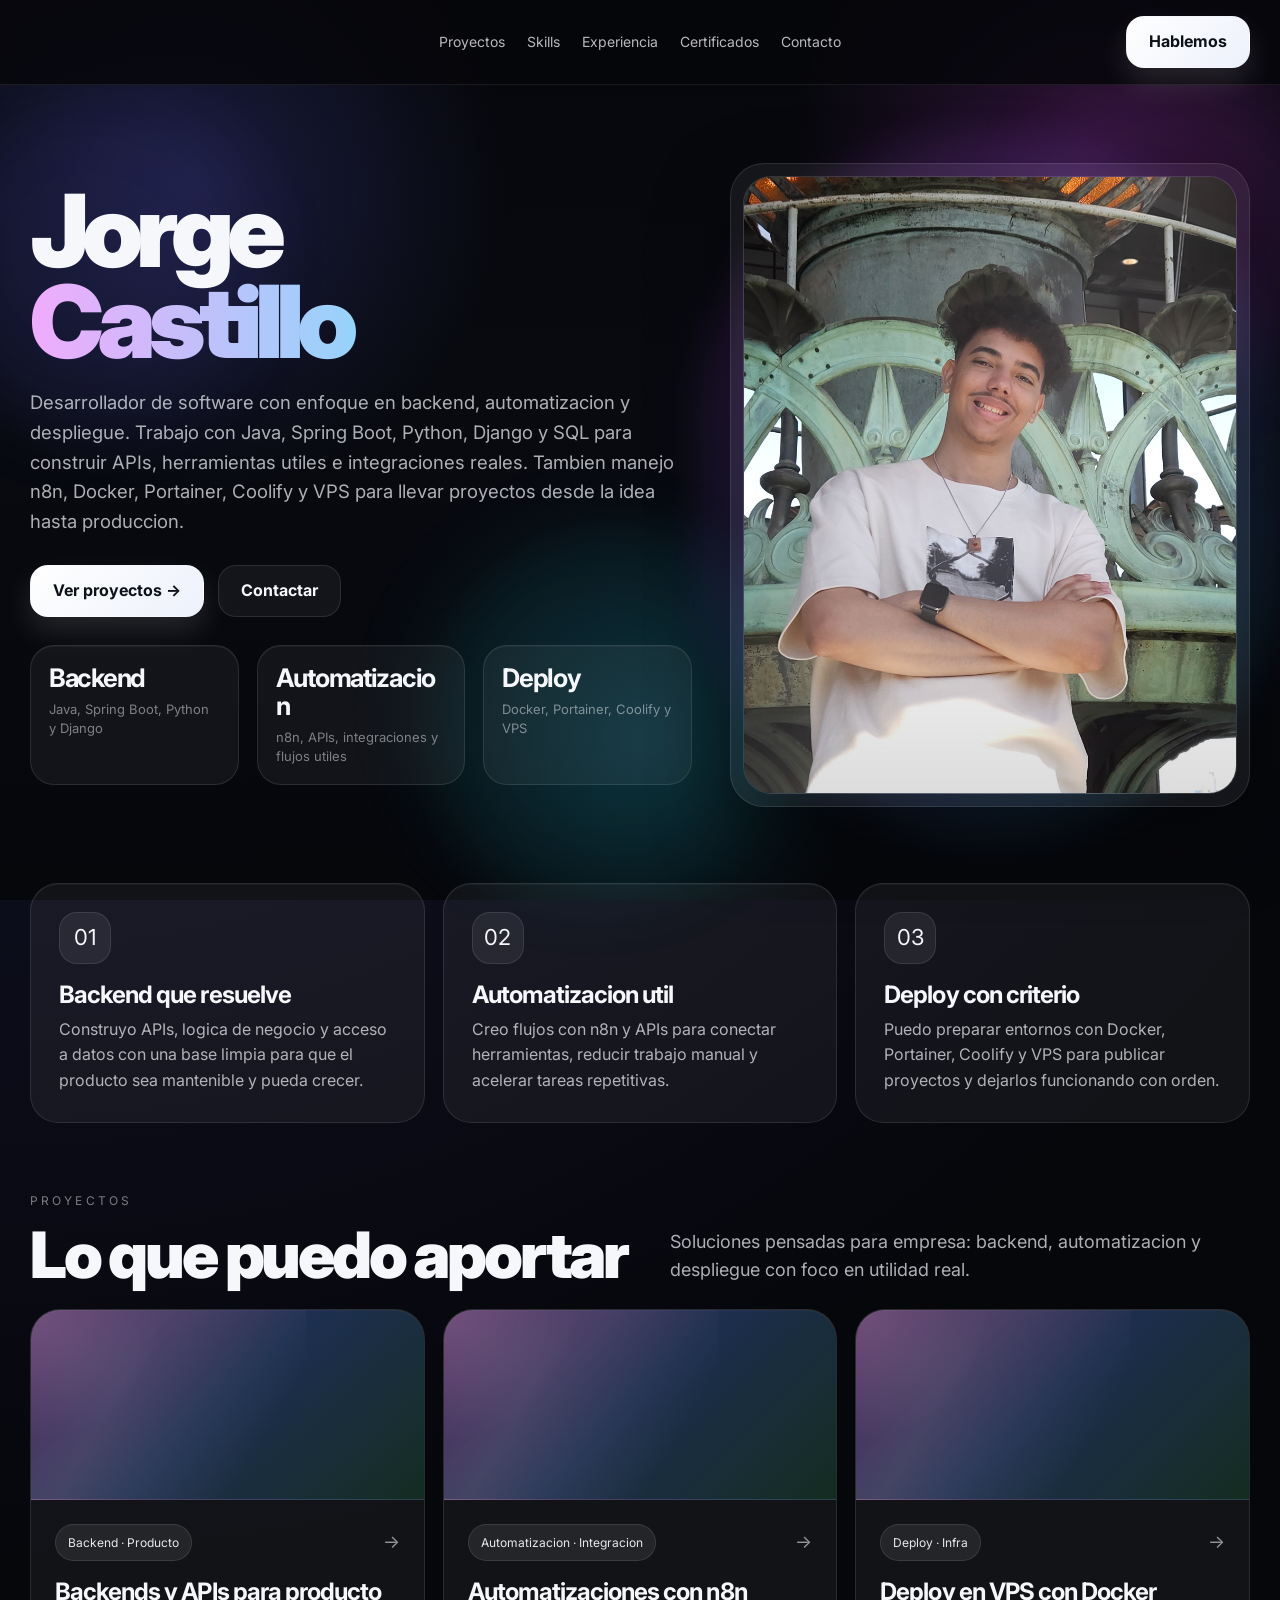
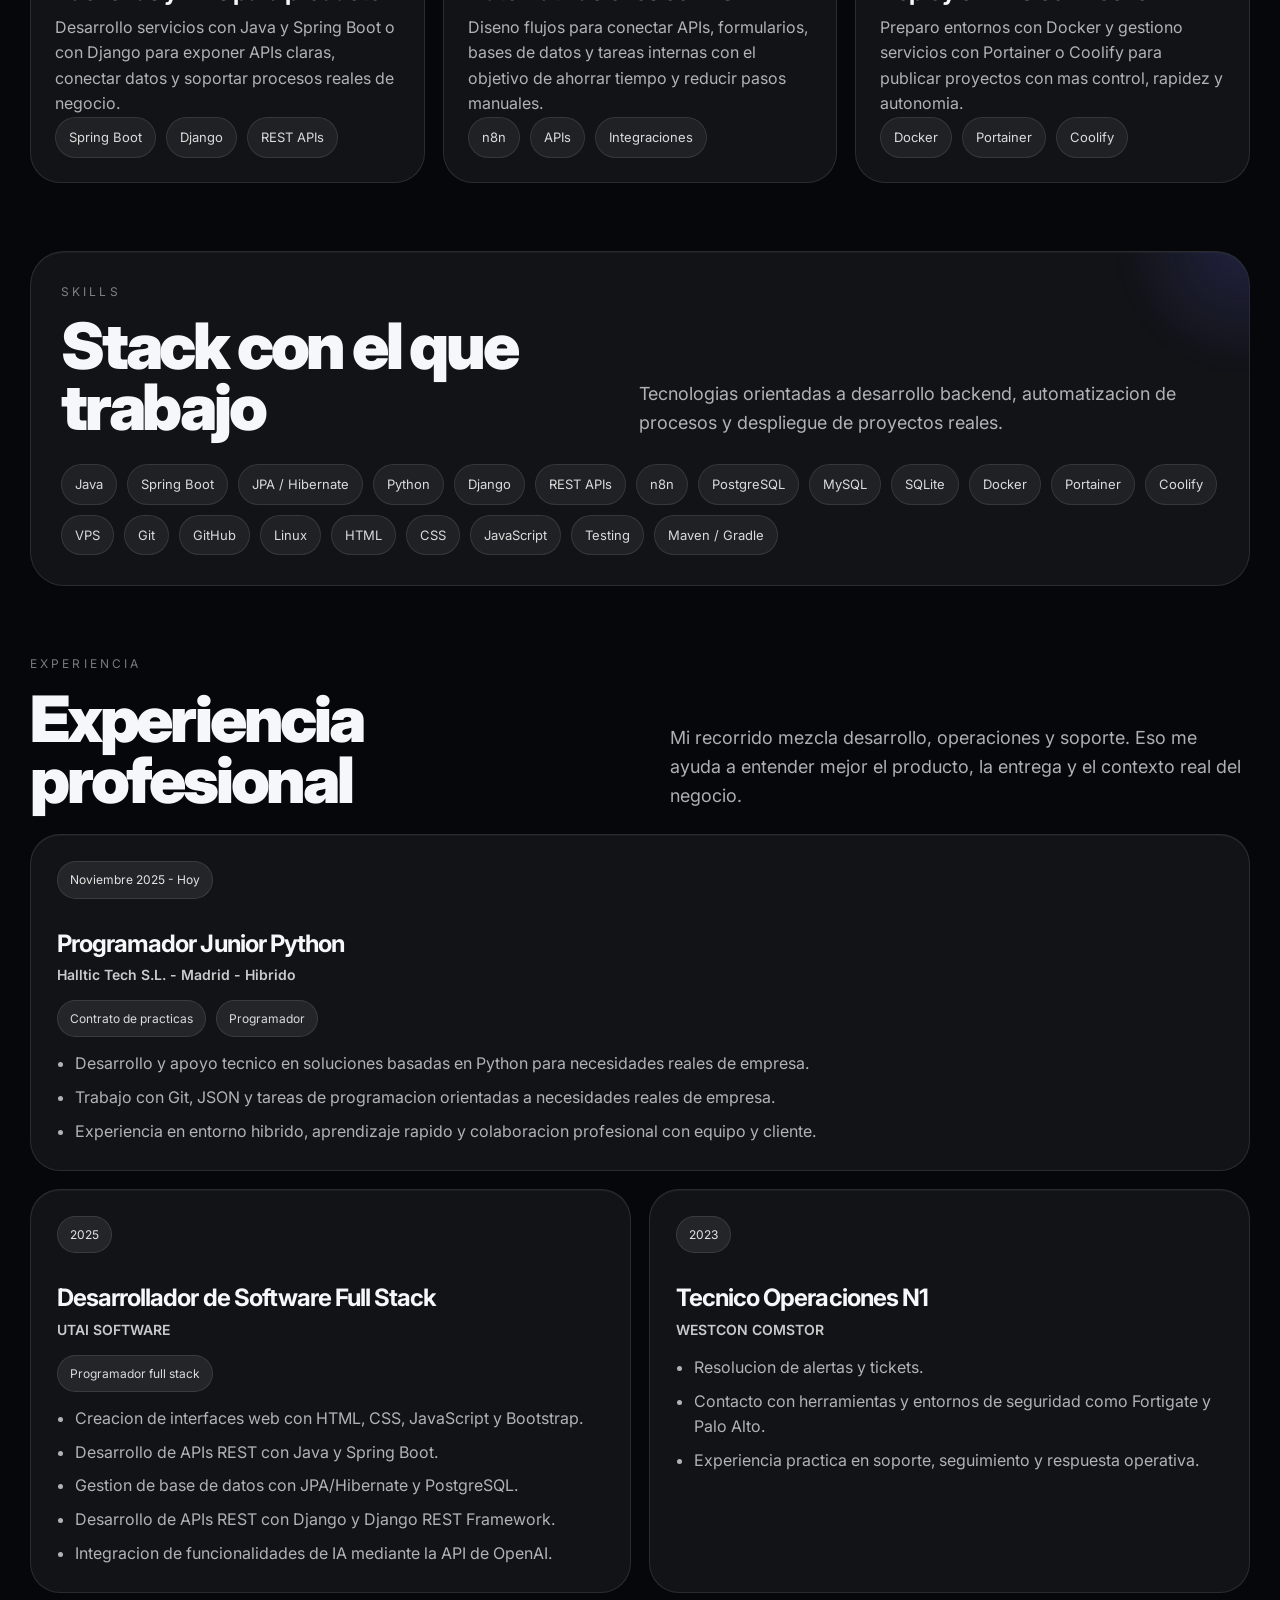
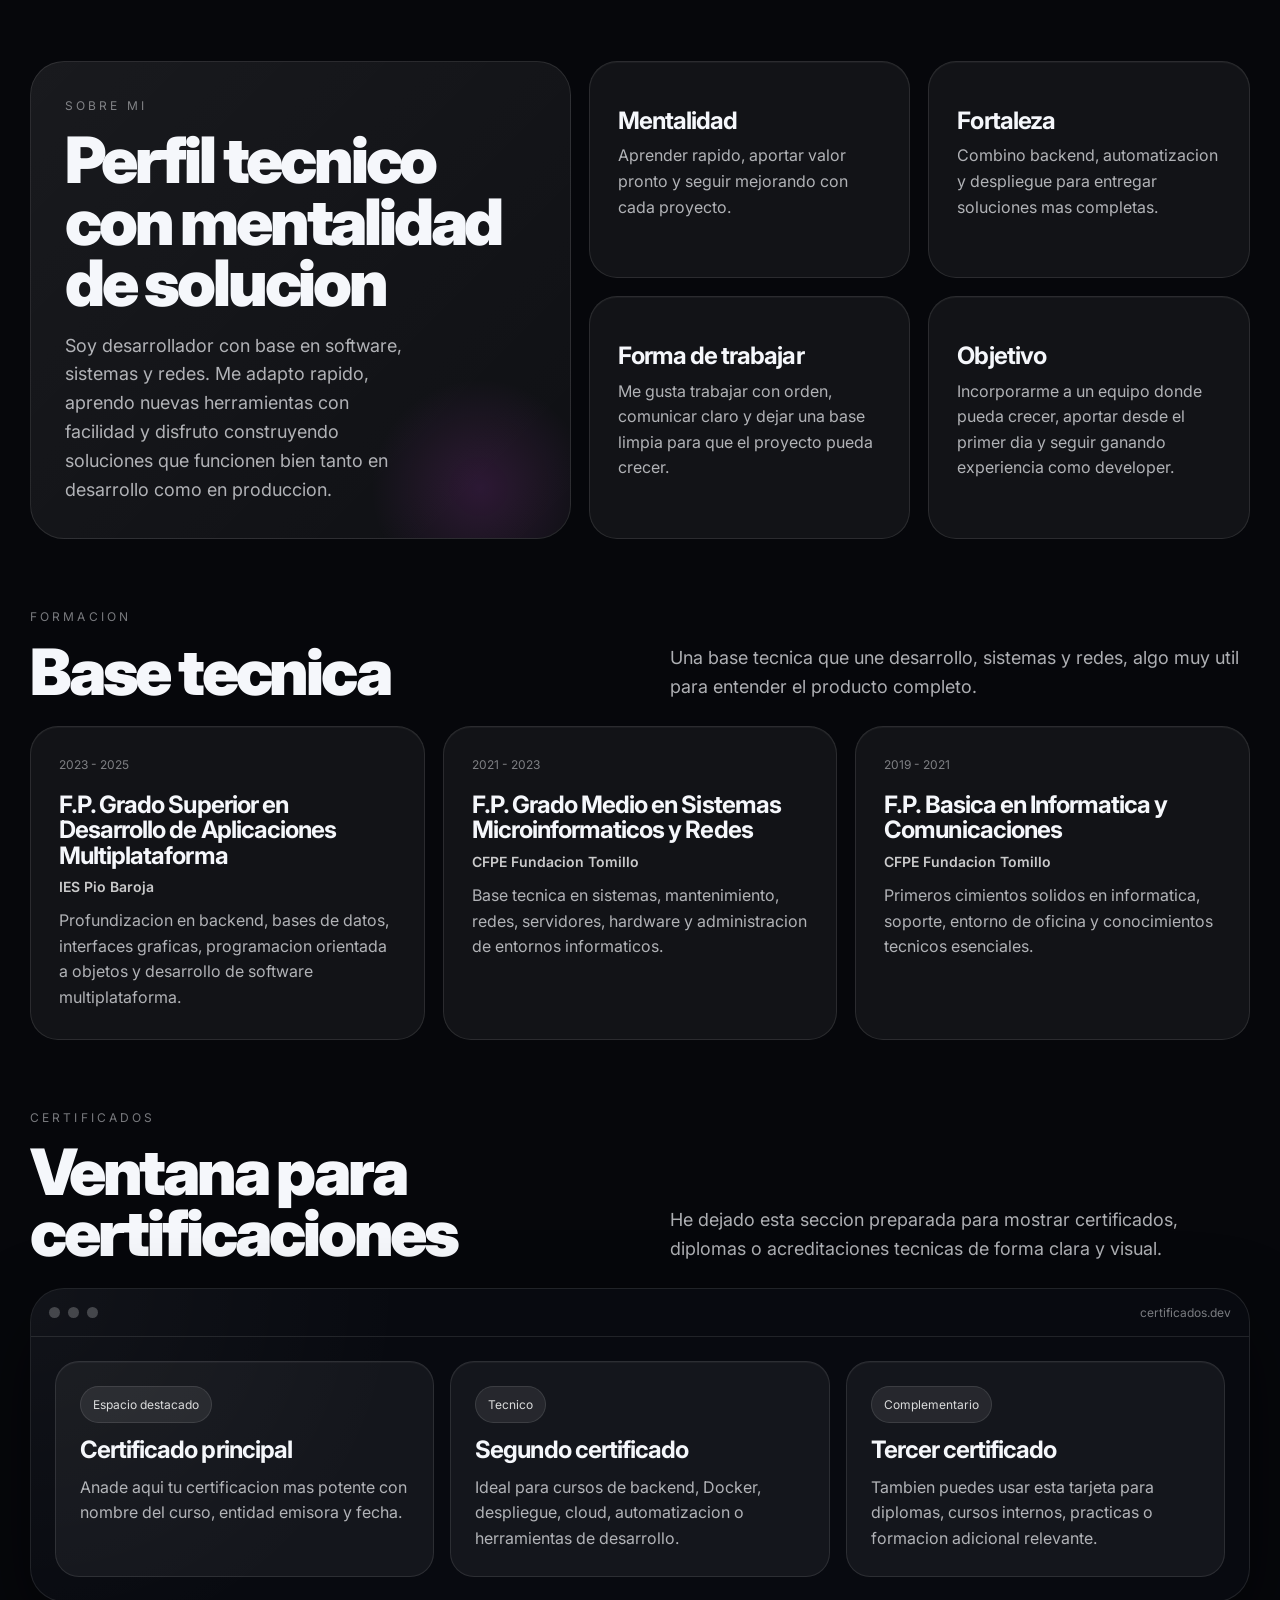
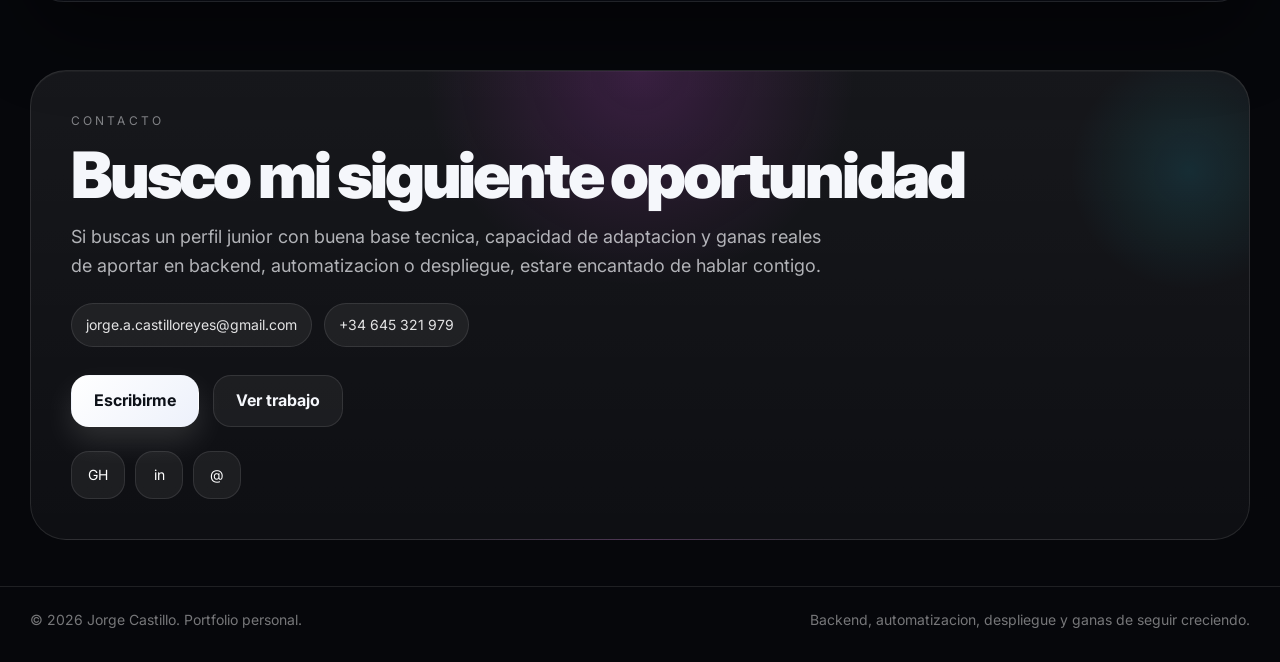
==== index.html @ e2dd6512 "Primer commit" ====
<!DOCTYPE html>
<html lang="es">

<head>
    <meta charset="UTF-8" />
    <meta name="viewport" content="width=device-width, initial-scale=1.0" />
    <title>Jorge Castillo | Portfolio</title>
    <meta name="description"
        content="Portfolio personal de Jorge Castillo, desarrollador de software con enfoque en backend, automatización, APIs e interfaces web modernas." />
    <link rel="preconnect" href="https://fonts.googleapis.com">
    <link rel="preconnect" href="https://fonts.gstatic.com" crossorigin>
    <link href="https://fonts.googleapis.com/css2?family=Inter:wght@400;500;600;700;800;900&display=swap"
        rel="stylesheet">
    <link rel="stylesheet" href="assets/css/style.css" />
</head>

<body>
    <div class="bg-layer"></div>
    <div class="bg-grid"></div>
    <div class="bg-noise"></div>
    <div class="bg-line"></div>
    <div class="blob blob-1"></div>
    <div class="blob blob-2"></div>
    <div class="blob blob-3"></div>
    <div class="cursor-glow" id="cursorGlow"></div>

    <header class="site-header">
        <div class="container header-inner">
            <nav class="nav" id="siteNav">
                <a href="#proyectos">Proyectos</a>
                <a href="#experiencia">Experiencia</a>
                <a href="#skills">Skills</a>
                <a href="#certificados">Certificados</a>
                <a href="#contacto">Contacto</a>
            </nav>

            <a class="btn btn-primary" id="headerCta" href="#contacto">Hablemos</a>
        </div>
    </header>

    <main id="inicio">
        <section class="hero" id="hero">
            <div class="container hero-grid">
                <div>
                    <h1 class="hero-title hero-title-name reveal delay-1">
                        Jorge
                        <span class="gradient">Castillo</span>
                    </h1>

                    <h1 class="hero-title hero-title-legacy reveal delay-1" aria-hidden="true">
                        Construyo software
                        <span class="gradient">con presencia y lógica</span>
                    </h1>

                    <p class="hero-text reveal delay-2">
                        Desarrollador de software con enfoque en backend, automatizacion y despliegue. Trabajo con
                        Java, Spring Boot, Python, Django y SQL para construir APIs, herramientas utiles e
                        integraciones reales. Tambien manejo n8n, Docker, Portainer, Coolify y VPS para llevar
                        proyectos desde la idea hasta produccion.
                    </p>

                    <div class="btn-row btn-row-spaced reveal delay-3">
                        <a class="btn btn-primary" href="#proyectos">Ver proyectos →</a>
                        <a class="btn btn-secondary" href="#contacto">Contactar</a>
                    </div>

                    <div class="stats reveal delay-4">
                        <div class="stat">
                            <strong>Backend</strong>
                            <span>Java, Spring Boot, Python y Django</span>
                        </div>
                        <div class="stat">
                            <strong>Automatizacion</strong>
                            <span>n8n, APIs, integraciones y flujos utiles</span>
                        </div>
                        <div class="stat">
                            <strong>Deploy</strong>
                            <span>Docker, Portainer, Coolify y VPS</span>
                        </div>
                    </div>
                </div>

                <div class="hero-card-wrap reveal delay-2">
                    <div class="hero-card hero-photo-card" id="tiltCard">
                        <div class="photo-shell">
                            <img class="profile-photo" src="assets/img/selfie.jpg" alt="Foto de Jorge Castillo"
                                fetchpriority="high" />
                        </div>
                        <div class="window">
                            <div class="window-top">
                                <div class="window-dots">
                                    <span></span><span></span><span></span>
                                </div>
                                <div class="window-url">jorgecastillo.dev</div>
                            </div>

                            <div class="window-body">
                                <div class="profile-panel">
                                    <div class="profile-row">
                                        <div>
                                            <p>Perfil principal</p>
                                            <h3>Software Developer</h3>
                                        </div>
                                        <div class="avatar">JC</div>
                                    </div>
                                </div>

                                <div class="mini-grid">
                                    <div class="mini-card">
                                        <p>Especialidad</p>
                                        <strong>APIs, backend y diseño web moderno</strong>
                                    </div>
                                    <div class="mini-card">
                                        <p>Enfoque</p>
                                        <strong>Soluciones útiles, limpias y con nivel visual</strong>
                                    </div>
                                </div>

                                <div class="stack-box">
                                    <p>Stack destacado</p>
                                    <div class="chip-list">
                                        <span class="chip">Java</span>
                                        <span class="chip">Spring Boot</span>
                                        <span class="chip">Python</span>
                                        <span class="chip">Django</span>
                                        <span class="chip">PostgreSQL</span>
                                        <span class="chip">Hibernate</span>
                                        <span class="chip">REST APIs</span>
                                        <span class="chip">Git</span>
                                    </div>
                                </div>
                            </div>
                        </div>
                    </div>
                </div>
            </div>
        </section>

        <section id="features">
            <div class="container features-grid">
                <article class="feature-card reveal">
                    <div class="icon">01</div>
                    <h3>Backend que resuelve</h3>
                    <p>Construyo APIs, logica de negocio y acceso a datos con una base limpia para que el producto sea
                        mantenible y pueda crecer.</p>
                </article>

                <article class="feature-card reveal delay-1">
                    <div class="icon">02</div>
                    <h3>Automatizacion util</h3>
                    <p>Creo flujos con n8n y APIs para conectar herramientas, reducir trabajo manual y acelerar tareas
                        repetitivas.</p>
                </article>

                <article class="feature-card reveal delay-2">
                    <div class="icon">03</div>
                    <h3>Deploy con criterio</h3>
                    <p>Puedo preparar entornos con Docker, Portainer, Coolify y VPS para publicar proyectos y dejarlos
                        funcionando con orden.</p>
                </article>
            </div>
        </section>

        <section id="proyectos">
            <div class="container">
                <div class="section-head">
                    <div>
                        <div class="eyebrow">Proyectos</div>
                        <h2 class="section-title">Lo que puedo aportar</h2>
                    </div>
                    <p class="section-copy">Soluciones pensadas para empresa: backend, automatizacion y despliegue con
                        foco en utilidad real.</p>
                </div>

                <div class="projects-grid">
                    <article class="project-card reveal">
                        <div class="project-cover"></div>
                        <div class="project-body">
                            <div class="project-top">
                                <span class="label">Backend · Producto</span>
                                <span class="project-link">-></span>
                            </div>
                            <h3>Backends y APIs para producto</h3>
                            <p>Desarrollo servicios con Java y Spring Boot o con Django para exponer APIs claras,
                                conectar datos y soportar procesos reales de negocio.</p>
                            <div class="tag-row">
                                <span class="tag">Spring Boot</span>
                                <span class="tag">Django</span>
                                <span class="tag">REST APIs</span>
                            </div>
                        </div>
                    </article>

                    <article class="project-card reveal delay-1">
                        <div class="project-cover"></div>
                        <div class="project-body">
                            <div class="project-top">
                                <span class="label">Automatizacion · Integracion</span>
                                <span class="project-link">-></span>
                            </div>
                            <h3>Automatizaciones con n8n</h3>
                            <p>Diseño flujos para conectar APIs, formularios, bases de datos y tareas internas con el
                                objetivo de ahorrar tiempo y reducir pasos manuales.</p>
                            <div class="tag-row">
                                <span class="tag">n8n</span>
                                <span class="tag">APIs</span>
                                <span class="tag">Integraciones</span>
                            </div>
                        </div>
                    </article>

                    <article class="project-card reveal delay-2">
                        <div class="project-cover"></div>
                        <div class="project-body">
                            <div class="project-top">
                                <span class="label">Deploy · Infra</span>
                                <span class="project-link">-></span>
                            </div>
                            <h3>Deploy en VPS con Docker</h3>
                            <p>Preparo entornos con Docker y gestiono servicios con Portainer o Coolify para publicar
                                proyectos con mas control, rapidez y autonomia.</p>
                            <div class="tag-row">
                                <span class="tag">Docker</span>
                                <span class="tag">Portainer</span>
                                <span class="tag">Coolify</span>
                            </div>
                        </div>
                    </article>
                </div>
            </div>
        </section>

        <section id="skills">
            <div class="container">
                <div class="skills-box reveal">
                    <div class="section-head section-head-flat layer-front">
                        <div>
                            <div class="eyebrow">Skills</div>
                            <h2 class="section-title">Stack con el que trabajo</h2>
                        </div>
                        <p class="section-copy">Tecnologias orientadas a desarrollo backend, automatizacion de procesos
                            y
                            despliegue de proyectos reales.</p>
                    </div>

                    <div class="skills-cloud layer-front">
                        <span class="skill-pill">Java</span>
                        <span class="skill-pill">Spring Boot</span>
                        <span class="skill-pill">JPA / Hibernate</span>
                        <span class="skill-pill">Python</span>
                        <span class="skill-pill">Django</span>
                        <span class="skill-pill">REST APIs</span>
                        <span class="skill-pill">n8n</span>
                        <span class="skill-pill">PostgreSQL</span>
                        <span class="skill-pill">MySQL</span>
                        <span class="skill-pill">SQLite</span>
                        <span class="skill-pill">Docker</span>
                        <span class="skill-pill">Portainer</span>
                        <span class="skill-pill">Coolify</span>
                        <span class="skill-pill">VPS</span>
                        <span class="skill-pill">Git</span>
                        <span class="skill-pill">GitHub</span>
                        <span class="skill-pill">Linux</span>
                        <span class="skill-pill">HTML</span>
                        <span class="skill-pill">CSS</span>
                        <span class="skill-pill">JavaScript</span>
                        <span class="skill-pill">Testing</span>
                        <span class="skill-pill">Maven / Gradle</span>
                    </div>
                </div>
            </div>
        </section>

        <section id="experiencia">
            <div class="container">
                <div class="section-head">
                    <div>
                        <div class="eyebrow">Experiencia</div>
                        <h2 class="section-title">Experiencia profesional</h2>
                    </div>
                    <p class="section-copy">Mi recorrido mezcla desarrollo, operaciones y soporte. Eso me ayuda a
                        entender mejor el producto, la entrega y el contexto real del negocio.</p>
                </div>

                <div class="timeline-grid">
                    <article class="timeline-item timeline-item-featured reveal">
                        <span class="timeline-year">Noviembre 2025 - Hoy</span>
                        <h3>Programador Junior Python</h3>
                        <div class="timeline-place">Halltic Tech S.L. · Madrid · Hibrido</div>
                        <div class="timeline-meta">
                            <span class="timeline-pill">Contrato de practicas</span>
                            <span class="timeline-pill">Programador</span>
                        </div>
                        <ul>
                            <li>Desarrollo y apoyo tecnico en soluciones basadas en Python para necesidades reales de
                                empresa.</li>
                            <li>Trabajo con Git, JSON y tareas de programacion orientadas a necesidades reales de
                                empresa.</li>
                            <li>Experiencia en entorno hibrido, aprendizaje rapido y colaboracion profesional con
                                equipo y cliente.</li>
                        </ul>
                    </article>

                    <article class="timeline-item reveal delay-1">
                        <span class="timeline-year">2025</span>
                        <h3>Desarrollador de Software Full Stack</h3>
                        <div class="timeline-place">UTAI SOFTWARE</div>
                        <span class="timeline-pill">Programador full stack</span>
                        <ul>
                            <li>Creacion de interfaces web con HTML, CSS, JavaScript y Bootstrap.</li>
                            <li>Desarrollo de APIs REST con Java y Spring Boot.</li>
                            <li>Gestion de base de datos con JPA/Hibernate y PostgreSQL.</li>
                            <li>Desarrollo de APIs REST con Django y Django REST Framework.</li>
                            <li>Integracion de funcionalidades de IA mediante la API de OpenAI.</li>
                        </ul>
                    </article>

                    <article class="timeline-item reveal delay-2">
                        <span class="timeline-year">2023</span>
                        <h3>Tecnico Operaciones N1</h3>
                        <div class="timeline-place">WESTCON COMSTOR</div>
                        <ul>
                            <li>Resolucion de alertas y tickets.</li>
                            <li>Contacto con herramientas y entornos de seguridad como Fortigate y Palo Alto.</li>
                            <li>Experiencia practica en soporte, seguimiento y respuesta operativa.</li>
                        </ul>
                    </article>
                </div>
            </div>
        </section>

        <section id="sobre-mi">
            <div class="container about-grid">
                <div class="about-main reveal">
                    <div class="eyebrow">Sobre mi</div>
                    <h2 class="section-title">Perfil tecnico con mentalidad de solucion</h2>
                    <p>
                        Soy desarrollador con base en software, sistemas y redes. Me adapto rapido, aprendo nuevas
                        herramientas con facilidad y disfruto construyendo soluciones que funcionen bien tanto en
                        desarrollo como en produccion.
                    </p>
                </div>

                <div class="about-side">
                    <article class="about-card reveal delay-1">
                        <h3>Mentalidad</h3>
                        <p>Aprender rapido, aportar valor pronto y seguir mejorando con cada proyecto.</p>
                    </article>

                    <article class="about-card reveal delay-2">
                        <h3>Fortaleza</h3>
                        <p>Combino backend, automatizacion y despliegue para entregar soluciones mas completas.</p>
                    </article>

                    <article class="about-card reveal delay-3">
                        <h3>Forma de trabajar</h3>
                        <p>Me gusta trabajar con orden, comunicar claro y dejar una base limpia para que el proyecto
                            pueda crecer.</p>
                    </article>

                    <article class="about-card reveal delay-4">
                        <h3>Objetivo</h3>
                        <p>Incorporarme a un equipo donde pueda crecer, aportar desde el primer dia y seguir ganando
                            experiencia como developer.</p>
                    </article>
                </div>
            </div>
        </section>

        <section id="formacion">
            <div class="container">
                <div class="section-head">
                    <div>
                        <div class="eyebrow">Formacion</div>
                        <h2 class="section-title">Base tecnica</h2>
                    </div>
                    <p class="section-copy">Una base tecnica que une desarrollo, sistemas y redes, algo muy util para
                        entender el producto completo.</p>
                </div>

                <div class="education-grid">
                    <article class="education-card reveal">
                        <div class="small-label">2023 - 2025</div>
                        <h3>F.P. Grado Superior en Desarrollo de Aplicaciones Multiplataforma</h3>
                        <span class="education-meta">IES Pío Baroja</span>
                        <p>Profundización en backend, bases de datos, interfaces gráficas, programación orientada a
                            objetos y desarrollo de software multiplataforma.</p>
                    </article>

                    <article class="education-card reveal delay-1">
                        <div class="small-label">2021 - 2023</div>
                        <h3>F.P. Grado Medio en Sistemas Microinformáticos y Redes</h3>
                        <span class="education-meta">CFPE Fundación Tomillo</span>
                        <p>Base técnica en sistemas, mantenimiento, redes, servidores, hardware y administración de
                            entornos informáticos.</p>
                    </article>

                    <article class="education-card reveal delay-2">
                        <div class="small-label">2019 - 2021</div>
                        <h3>F.P. Básica en Informática y Comunicaciones</h3>
                        <span class="education-meta">CFPE Fundación Tomillo</span>
                        <p>Primeros cimientos sólidos en informática, soporte, entorno de oficina y conocimientos
                            técnicos esenciales.</p>
                    </article>
                </div>
            </div>
        </section>

        <section id="certificados">
            <div class="container">
                <div class="section-head">
                    <div>
                        <div class="eyebrow">Certificados</div>
                        <h2 class="section-title">Ventana para certificaciones</h2>
                    </div>
                    <p class="section-copy">He dejado esta seccion preparada para mostrar certificados, diplomas o
                        acreditaciones tecnicas de forma clara y visual.</p>
                </div>

                <div class="window certificates-window reveal">
                    <div class="window-top">
                        <div class="window-dots">
                            <span></span><span></span><span></span>
                        </div>
                        <div class="window-url">certificados.dev</div>
                    </div>

                    <div class="window-body certificate-grid">
                        <article class="certificate-card">
                            <div class="certificate-status">Espacio destacado</div>
                            <h3>Certificado principal</h3>
                            <p>Añade aqui tu certificacion mas potente con nombre del curso, entidad emisora y fecha.
                            </p>
                        </article>

                        <article class="certificate-card">
                            <div class="certificate-status">Tecnico</div>
                            <h3>Segundo certificado</h3>
                            <p>Ideal para cursos de backend, Docker, despliegue, cloud, automatizacion o herramientas
                                de desarrollo.</p>
                        </article>

                        <article class="certificate-card">
                            <div class="certificate-status">Complementario</div>
                            <h3>Tercer certificado</h3>
                            <p>Tambien puedes usar esta tarjeta para diplomas, cursos internos, practicas o formacion
                                adicional relevante.</p>
                        </article>
                    </div>
                </div>
            </div>
        </section>

        <section id="contacto">
            <div class="container contact-grid">
                <div class="contact-card reveal">
                    <div class="eyebrow">Contacto</div>
                    <h2 class="section-title">Busco mi siguiente oportunidad</h2>
                    <p class="contact-copy">
                        Si buscas un perfil junior con buena base tecnica, capacidad de adaptacion y ganas reales de
                        aportar en backend, automatizacion o despliegue, estare encantado de hablar contigo.
                    </p>

                    <div class="contact-details">
                        <a class="contact-pill"
                            href="mailto:jorge.a.castilloreyes@gmail.com">jorge.a.castilloreyes@gmail.com</a>
                        <a class="contact-pill" href="tel:+34645321979">+34 645 321 979</a>
                    </div>

                    <div class="btn-row btn-row-spaced layer-front">
                        <a class="btn btn-primary" href="mailto:jorge.a.castilloreyes@gmail.com">Escribirme</a>
                        <a class="btn btn-secondary" href="#proyectos">Ver trabajo</a>
                    </div>

                    <div class="socials">
                        <a class="social" href="#" aria-label="GitHub">GH</a>
                        <a class="social" href="#" aria-label="LinkedIn">in</a>
                        <a class="social" href="#" aria-label="Correo">@</a>
                    </div>
                </div>
            </div>
        </section>
    </main>

    <footer>
        <div class="container footer-inner">
            <p>© 2026 Jorge Castillo. Portfolio personal.</p>
            <p>Backend, automatizacion, despliegue y ganas de seguir creciendo.</p>
        </div>
    </footer>

    <script src="assets/js/content.js" defer></script>
    <script src="assets/js/main.js" defer></script>
</body>

</html>
---- assets/css/style.css ----
:root {
    --bg: #06070b;
    --bg-2: #0b0d14;
    --surface: rgba(255, 255, 255, 0.06);
    --surface-2: rgba(255, 255, 255, 0.08);
    --surface-3: rgba(255, 255, 255, 0.11);
    --text: #f5f7fb;
    --muted: rgba(245, 247, 251, 0.70);
    --muted-2: rgba(245, 247, 251, 0.48);
    --line: rgba(255, 255, 255, 0.10);
    --white-soft: rgba(255, 255, 255, 0.08);
    --accent-1: #d946ef;
    --accent-2: #22d3ee;
    --accent-3: #6366f1;
    --shadow: 0 30px 80px rgba(0, 0, 0, 0.45);
    --radius-xl: 34px;
    --radius-lg: 28px;
    --radius-md: 20px;
    --max-width: 1220px;
}

* {
    box-sizing: border-box;
    margin: 0;
    padding: 0;
}

html {
    scroll-behavior: smooth;
}

body {
    font-family: 'Inter', sans-serif;
    color: var(--text);
    min-height: 100vh;
    background: radial-gradient(circle at top left, rgba(99, 102, 241, 0.16), transparent 28%), var(--bg);
    line-height: 1.6;
    overflow-x: hidden;
    position: relative;
}

.bg-layer,
.bg-grid,
.bg-noise,
.bg-line {
    position: fixed;
    inset: 0;
    pointer-events: none;
    z-index: -3;
}

.bg-layer {
    background:
        radial-gradient(circle at 15% 20%, rgba(99, 102, 241, 0.22), transparent 24%),
        radial-gradient(circle at 85% 16%, rgba(217, 70, 239, 0.18), transparent 22%),
        radial-gradient(circle at 50% 82%, rgba(34, 211, 238, 0.16), transparent 24%),
        linear-gradient(180deg, #06070b 0%, #080a10 45%, #06070b 100%);
}

.bg-grid {
    background-image:
        linear-gradient(rgba(255, 255, 255, 0.04) 1px, transparent 1px),
        linear-gradient(90deg, rgba(255, 255, 255, 0.04) 1px, transparent 1px);
    background-size: 62px 62px;
    opacity: 0.05;
}

.bg-noise {
    opacity: 0.025;
    background-image:
        radial-gradient(rgba(255, 255, 255, 0.8) 0.55px, transparent 0.55px);
    background-size: 16px 16px;
}

.bg-line {
    display: none;
}

.blob {
    position: fixed;
    border-radius: 999px;
    filter: blur(42px);
    pointer-events: none;
    z-index: -2;
    opacity: 0.42;
}

.blob-1 {
    width: 340px;
    height: 340px;
    top: 10%;
    left: -80px;
    background: rgba(99, 102, 241, 0.22);
    animation-delay: 0s;
}

.blob-2 {
    width: 320px;
    height: 320px;
    top: 8%;
    right: -60px;
    background: rgba(217, 70, 239, 0.20);
    animation-delay: -6s;
}

.blob-3 {
    width: 380px;
    height: 380px;
    bottom: 0;
    left: 32%;
    background: rgba(34, 211, 238, 0.15);
    animation-delay: -12s;
}

.cursor-glow {
    position: fixed;
    width: 320px;
    height: 320px;
    border-radius: 50%;
    background: radial-gradient(circle, rgba(255, 255, 255, 0.08), transparent 62%);
    pointer-events: none;
    z-index: -1;
    filter: blur(12px);
    transform: translate(-50%, -50%);
    opacity: 0.45;
}

a {
    color: inherit;
    text-decoration: none;
}

.container {
    width: min(calc(100% - 32px), var(--max-width));
    margin: 0 auto;
}

.badge {
    display: inline-flex;
    align-items: center;
    gap: 10px;
    padding: 11px 16px;
    border-radius: 999px;
    border: 1px solid var(--line);
    background: rgba(255, 255, 255, 0.07);
    color: var(--text);
    font-size: 14px;
    box-shadow: inset 0 1px 0 rgba(255, 255, 255, 0.05);
}

.eyebrow {
    font-size: 12px;
    text-transform: uppercase;
    letter-spacing: 0.26em;
    color: var(--muted-2);
    margin-bottom: 14px;
}

.section-title {
    font-size: clamp(2rem, 5vw, 4.25rem);
    line-height: 0.96;
    letter-spacing: -0.05em;
    font-weight: 900;
}

.muted {
    color: var(--muted);
}

.site-header {
    position: sticky;
    top: 0;
    z-index: 50;
    background: rgba(6, 7, 11, 0.84);
    border-bottom: 1px solid rgba(255, 255, 255, 0.08);
}

.header-inner {
    display: grid;
    grid-template-columns: 1fr auto 1fr;
    align-items: center;
    gap: 18px;
    padding: 16px 0;
}

.brand {
    display: flex;
    align-items: center;
    gap: 14px;
}

.brand-mark {
    width: 46px;
    height: 46px;
    border-radius: 18px;
    display: grid;
    place-items: center;
    font-weight: 800;
    letter-spacing: -0.04em;
    background: linear-gradient(135deg, rgba(255, 255, 255, 0.10), rgba(255, 255, 255, 0.05));
    border: 1px solid var(--line);
    box-shadow: inset 0 1px 0 rgba(255, 255, 255, 0.06);
}

.brand small {
    display: block;
    font-size: 12px;
    color: var(--muted-2);
}

.brand strong {
    font-size: 15px;
    letter-spacing: -0.02em;
}

.nav {
    display: flex;
    gap: 22px;
    font-size: 14px;
    color: rgba(255, 255, 255, 0.72);
    grid-column: 2;
    justify-self: center;
}

.header-inner>.btn {
    grid-column: 3;
    justify-self: end;
}

.nav a {
    position: relative;
    transition: color 0.25s ease;
}

.nav a::after {
    content: "";
    position: absolute;
    left: 0;
    bottom: -6px;
    width: 100%;
    height: 1px;
    background: linear-gradient(90deg, transparent, rgba(255, 255, 255, 0.85), transparent);
    transform: scaleX(0);
    transform-origin: center;
    transition: transform 0.25s ease;
}

.nav a:hover {
    color: #fff;
}

.nav a:hover::after {
    transform: scaleX(1);
}

.btn-row {
    display: flex;
    flex-wrap: wrap;
    gap: 14px;
}

.btn-row-spaced {
    margin-top: 28px;
}

.layer-front {
    position: relative;
    z-index: 1;
}

.section-head-flat {
    margin-bottom: 0;
}

.btn {
    display: inline-flex;
    align-items: center;
    justify-content: center;
    gap: 10px;
    height: 52px;
    padding: 0 22px;
    border-radius: 18px;
    border: 1px solid transparent;
    font-weight: 700;
    transition: transform 0.25s ease, background 0.25s ease, border-color 0.25s ease, box-shadow 0.25s ease;
    cursor: pointer;
    will-change: transform;
}

.btn:hover {
    transform: translateY(-3px);
}

.btn-primary {
    color: #0d1118;
    background: linear-gradient(135deg, #ffffff, #edf1fb);
    box-shadow: 0 14px 30px rgba(255, 255, 255, 0.12);
}

.btn-secondary {
    color: var(--text);
    background: rgba(255, 255, 255, 0.05);
    border-color: var(--line);
}

.hero {
    padding: 78px 0 42px;
    position: relative;
}

.hero-grid {
    display: grid;
    grid-template-columns: 1.12fr 0.88fr;
    gap: 38px;
    align-items: center;
}

.hero-title {
    margin-top: 0;
    font-size: clamp(3.2rem, 8vw, 6.3rem);
    line-height: 0.90;
    letter-spacing: -0.07em;
    font-weight: 900;
    max-width: 8ch;
}

.hero-title .gradient {
    display: block;
    background: linear-gradient(90deg, #f0abfc, #67e8f9, #818cf8);
    -webkit-background-clip: text;
    background-clip: text;
    color: transparent;
    background-size: 180% 180%;
    animation: shiftGradient 7s ease-in-out infinite;
}

.hero-title-legacy {
    display: none;
}

.hero-text {
    margin-top: 22px;
    max-width: 720px;
    font-size: clamp(1rem, 2vw, 1.16rem);
    color: var(--muted);
}

.hero-card-wrap {
    position: relative;
    perspective: 1400px;
}

.hero-card-wrap::before {
    content: "";
    position: absolute;
    inset: -26px;
    border-radius: 999px;
    background: linear-gradient(135deg, rgba(217, 70, 239, 0.18), rgba(99, 102, 241, 0.16), rgba(34, 211, 238, 0.14));
    filter: blur(22px);
    z-index: 0;
}

.hero-card {
    position: relative;
    z-index: 1;
    padding: 16px;
    border-radius: var(--radius-xl);
    border: 1px solid var(--line);
    background: rgba(255, 255, 255, 0.06);
    box-shadow: var(--shadow);
    transform-style: preserve-3d;
    transition: transform 0.22s ease;
    overflow: hidden;
    will-change: transform;
}

.hero-card::after {
    content: none;
}

.hero-photo-card {
    padding: 12px;
}

.hero-photo-card .window {
    display: none;
}

.photo-shell {
    position: relative;
    border-radius: 28px;
    overflow: hidden;
    border: 1px solid var(--line);
    background:
        radial-gradient(circle at top, rgba(255, 255, 255, 0.20), transparent 30%),
        linear-gradient(160deg, rgba(255, 255, 255, 0.08), rgba(255, 255, 255, 0.02));
    aspect-ratio: 4 / 5;
    min-height: 580px;
    transform: translateZ(24px);
}

.photo-shell::after {
    content: "";
    position: absolute;
    inset: 0;
    background:
        linear-gradient(180deg, transparent 0%, transparent 58%, rgba(6, 7, 11, 0.14) 100%),
        linear-gradient(120deg, transparent 18%, rgba(255, 255, 255, 0.16) 50%, transparent 82%);
    pointer-events: none;
}

.profile-photo {
    width: 100%;
    height: 100%;
    display: block;
    object-fit: cover;
    object-position: center;
}

.window {
    overflow: hidden;
    border-radius: 28px;
    border: 1px solid var(--line);
    background: rgba(10, 12, 18, 0.88);
    position: relative;
}

.window::before {
    content: "";
    position: absolute;
    inset: 0;
    background: radial-gradient(circle at top left, rgba(255, 255, 255, 0.04), transparent 30%);
    pointer-events: none;
}

.window-top {
    display: flex;
    justify-content: space-between;
    align-items: center;
    padding: 14px 18px;
    border-bottom: 1px solid var(--line);
}

.window-dots {
    display: flex;
    gap: 8px;
}

.window-dots span {
    width: 11px;
    height: 11px;
    border-radius: 50%;
    background: rgba(255, 255, 255, 0.22);
}

.window-url {
    font-size: 12px;
    color: var(--muted-2);
}

.window-body {
    padding: 24px;
    display: grid;
    gap: 16px;
}

.profile-panel {
    padding: 22px;
    border-radius: 24px;
    border: 1px solid var(--line);
    background: linear-gradient(135deg, rgba(217, 70, 239, 0.20), rgba(99, 102, 241, 0.16), rgba(34, 211, 238, 0.12));
    position: relative;
    overflow: hidden;
}

.profile-panel::after {
    content: "";
    position: absolute;
    top: -40%;
    left: -10%;
    width: 180px;
    height: 180px;
    background: radial-gradient(circle, rgba(255, 255, 255, 0.12), transparent 65%);
    animation: slowOrbit 10s ease-in-out infinite;
}

.profile-row {
    display: flex;
    justify-content: space-between;
    align-items: center;
    gap: 16px;
    position: relative;
    z-index: 1;
}

.profile-panel p,
.mini-card p,
.stack-box p,
.small-label {
    font-size: 12px;
    color: var(--muted-2);
    margin-bottom: 8px;
}

.profile-panel h3 {
    margin-top: 4px;
    font-size: 30px;
    letter-spacing: -0.05em;
    line-height: 1.02;
}

.avatar {
    width: 72px;
    height: 72px;
    border-radius: 24px;
    display: grid;
    place-items: center;
    font-weight: 800;
    font-size: 22px;
    border: 1px solid var(--line);
    background: rgba(255, 255, 255, 0.10);
    box-shadow: inset 0 1px 0 rgba(255, 255, 255, 0.05);
}

.mini-grid {
    display: grid;
    grid-template-columns: repeat(2, minmax(0, 1fr));
    gap: 14px;
}

.mini-card,
.stack-box,
.feature-card,
.project-card,
.about-card,
.contact-card,
.skills-box,
.timeline-item,
.education-card {
    border: 1px solid var(--line);
    background: rgba(255, 255, 255, 0.05);
    box-shadow: inset 0 1px 0 rgba(255, 255, 255, 0.04);
}

.mini-card {
    padding: 16px;
    border-radius: 22px;
}

.mini-card strong {
    font-size: 15px;
    letter-spacing: -0.02em;
}

.stack-box {
    padding: 18px;
    border-radius: 24px;
}

.chip-list,
.skills-cloud,
.tag-row,
.socials,
.tech-row {
    display: flex;
    flex-wrap: wrap;
    gap: 10px;
}

.chip,
.skill-pill,
.tag,
.tech-chip {
    padding: 9px 13px;
    border-radius: 999px;
    font-size: 13px;
    border: 1px solid var(--line);
    color: rgba(255, 255, 255, 0.84);
    background: rgba(255, 255, 255, 0.06);
    transition: transform 0.25s ease, background 0.25s ease;
}

.chip:hover,
.skill-pill:hover,
.tag:hover,
.tech-chip:hover {
    transform: translateY(-2px);
    background: rgba(255, 255, 255, 0.10);
}

section {
    padding: 34px 0;
}

.stats,
.features-grid,
.projects-grid,
.about-grid,
.contact-grid,
.timeline-grid,
.education-grid {
    display: grid;
    gap: 18px;
}

.stats {
    margin-top: 28px;
    grid-template-columns: repeat(auto-fit, minmax(170px, 1fr));
    max-width: 760px;
}

.stat {
    min-width: 0;
    padding: 18px;
    border-radius: 24px;
    border: 1px solid var(--line);
    background: rgba(255, 255, 255, 0.05);
    box-shadow: inset 0 1px 0 rgba(255, 255, 255, 0.04);
    transition: transform 0.25s ease;
}

.stat:hover {
    transform: translateY(-4px);
}

.stat strong {
    display: block;
    font-size: clamp(1.35rem, 2vw, 1.9rem);
    line-height: 1.1;
    letter-spacing: -0.05em;
    overflow-wrap: anywhere;
}

.stat span {
    display: block;
    margin-top: 8px;
    font-size: 13px;
    line-height: 1.45;
    color: var(--muted-2);
    overflow-wrap: anywhere;
}

.features-grid {
    grid-template-columns: repeat(3, minmax(0, 1fr));
}

.feature-card,
.about-card,
.education-card {
    padding: 28px;
    border-radius: 28px;
    transition: transform 0.25s ease, border-color 0.25s ease, background 0.25s ease;
    position: relative;
    overflow: hidden;
}

.feature-card::before,
.about-card::before,
.education-card::before,
.project-card::before,
.timeline-item::before,
.skills-box::before,
.contact-card::before {
    content: "";
    position: absolute;
    inset: 0;
    background: linear-gradient(130deg, transparent, rgba(255, 255, 255, 0.035), transparent 62%);
    opacity: 0;
    transition: opacity 0.25s ease;
    pointer-events: none;
}

.feature-card:hover,
.project-card:hover,
.about-card:hover,
.education-card:hover,
.timeline-item:hover {
    transform: translateY(-6px);
    border-color: rgba(255, 255, 255, 0.18);
    background: rgba(255, 255, 255, 0.07);
}

.feature-card:hover::before,
.project-card:hover::before,
.about-card:hover::before,
.education-card:hover::before,
.timeline-item:hover::before,
.skills-box:hover::before,
.contact-card:hover::before {
    opacity: 1;
}

.icon {
    width: 52px;
    height: 52px;
    display: grid;
    place-items: center;
    border-radius: 18px;
    border: 1px solid var(--line);
    background: rgba(255, 255, 255, 0.07);
    font-size: 22px;
}

.feature-card h3,
.project-card h3,
.about-card h3,
.education-card h3,
.timeline-item h3 {
    margin-top: 18px;
    font-size: 24px;
    line-height: 1.05;
    letter-spacing: -0.04em;
}

.feature-card p,
.project-card p,
.about-card p,
.education-card p,
.timeline-item p,
.section-copy,
.contact-copy {
    margin-top: 10px;
    color: var(--muted);
}

.section-head {
    display: flex;
    justify-content: space-between;
    align-items: end;
    gap: 20px;
    margin-bottom: 24px;
}

.section-head .section-copy {
    max-width: 580px;
    font-size: 18px;
}

.projects-grid {
    grid-template-columns: repeat(3, minmax(0, 1fr));
}

.project-card {
    overflow: hidden;
    border-radius: 30px;
    transition: transform 0.25s ease, border-color 0.25s ease, background 0.25s ease;
    position: relative;
}

.project-cover {
    height: 190px;
    border-bottom: 1px solid var(--line);
    background:
        radial-gradient(circle at top left, rgba(255, 255, 255, 0.18), transparent 30%),
        linear-gradient(135deg, rgba(217, 70, 239, 0.30), rgba(59, 130, 246, 0.24), rgba(34, 197, 94, 0.14));
    position: relative;
    overflow: hidden;
}

.project-cover::after {
    content: "";
    position: absolute;
    inset: 0;
    background: linear-gradient(120deg, transparent 15%, rgba(255, 255, 255, 0.12) 50%, transparent 85%);
    transform: translateX(-30%);
}

.project-body {
    padding: 24px;
    position: relative;
    z-index: 1;
}

.project-top {
    display: flex;
    justify-content: space-between;
    gap: 12px;
    align-items: center;
}

.label {
    display: inline-block;
    padding: 8px 12px;
    border-radius: 999px;
    border: 1px solid var(--line);
    background: rgba(255, 255, 255, 0.08);
    font-size: 12px;
    color: rgba(255, 255, 255, 0.9);
}

.project-link {
    font-size: 18px;
    color: rgba(255, 255, 255, 0.55);
}

.skills-box {
    padding: 30px;
    border-radius: 34px;
    position: relative;
    overflow: hidden;
}

.skills-box::after {
    content: "";
    position: absolute;
    top: -40%;
    right: -10%;
    width: 260px;
    height: 260px;
    border-radius: 50%;
    background: radial-gradient(circle, rgba(99, 102, 241, 0.18), transparent 65%);
    filter: blur(10px);
}

.skills-cloud {
    margin-top: 26px;
}

.about-grid {
    grid-template-columns: 0.9fr 1.1fr;
    align-items: stretch;
}

.about-main {
    padding: 34px;
    border-radius: 34px;
    border: 1px solid var(--line);
    background: linear-gradient(135deg, rgba(255, 255, 255, 0.08), rgba(255, 255, 255, 0.04));
    position: relative;
    overflow: hidden;
}

.about-main::after {
    content: "";
    position: absolute;
    bottom: -60px;
    right: -20px;
    width: 220px;
    height: 220px;
    border-radius: 50%;
    background: radial-gradient(circle, rgba(217, 70, 239, 0.14), transparent 70%);
}

.about-main p {
    margin-top: 18px;
    color: var(--muted);
    font-size: 18px;
    max-width: 32ch;
    position: relative;
    z-index: 1;
}

.about-side {
    display: grid;
    grid-template-columns: repeat(2, minmax(0, 1fr));
    gap: 18px;
}

.timeline-grid {
    grid-template-columns: repeat(2, minmax(0, 1fr));
}

.timeline-item {
    padding: 26px;
    border-radius: 30px;
    position: relative;
    overflow: hidden;
    transition: transform 0.25s ease, border-color 0.25s ease, background 0.25s ease;
}

.timeline-item-featured {
    grid-column: 1 / -1;
}

.timeline-year {
    display: inline-flex;
    padding: 8px 12px;
    border-radius: 999px;
    font-size: 12px;
    border: 1px solid var(--line);
    background: rgba(255, 255, 255, 0.08);
    color: rgba(255, 255, 255, 0.88);
    margin-bottom: 14px;
}

.timeline-place {
    margin-top: 8px;
    font-size: 14px;
    color: rgba(255, 255, 255, 0.78);
    font-weight: 600;
}

.timeline-meta {
    margin-top: 14px;
    display: flex;
    flex-wrap: wrap;
    gap: 10px;
}

.timeline-pill {
    padding: 8px 12px;
    border-radius: 999px;
    border: 1px solid var(--line);
    background: rgba(255, 255, 255, 0.08);
    color: rgba(255, 255, 255, 0.84);
    font-size: 12px;
}

.timeline-item ul {
    margin-top: 14px;
    padding-left: 18px;
    color: var(--muted);
}

.timeline-item li+li {
    margin-top: 8px;
}

.education-grid {
    grid-template-columns: repeat(3, minmax(0, 1fr));
}

.certificates-window {
    border-radius: 34px;
    box-shadow: var(--shadow);
}

.certificate-grid {
    grid-template-columns: repeat(3, minmax(0, 1fr));
}

.certificate-card {
    min-width: 0;
    padding: 24px;
    border-radius: 24px;
    border: 1px solid var(--line);
    background: rgba(255, 255, 255, 0.05);
    box-shadow: inset 0 1px 0 rgba(255, 255, 255, 0.04);
}

.certificate-status {
    display: inline-flex;
    margin-bottom: 14px;
    padding: 8px 12px;
    border-radius: 999px;
    border: 1px solid var(--line);
    background: rgba(255, 255, 255, 0.08);
    color: rgba(255, 255, 255, 0.84);
    font-size: 12px;
}

.certificate-card h3 {
    font-size: 24px;
    line-height: 1.08;
    letter-spacing: -0.04em;
}

.certificate-card p {
    margin-top: 12px;
    color: var(--muted);
}

.education-meta {
    display: block;
    margin-top: 8px;
    font-size: 14px;
    color: rgba(255, 255, 255, 0.78);
    font-weight: 600;
}

.contact-card {
    padding: 40px;
    border-radius: 36px;
    background:
        radial-gradient(circle at top, rgba(217, 70, 239, 0.18), transparent 28%),
        linear-gradient(180deg, rgba(255, 255, 255, 0.07), rgba(255, 255, 255, 0.035));
    position: relative;
    overflow: hidden;
}

.contact-card::after {
    content: "";
    position: absolute;
    right: -60px;
    top: -20px;
    width: 240px;
    height: 240px;
    border-radius: 50%;
    background: radial-gradient(circle, rgba(34, 211, 238, 0.12), transparent 70%);
}

.contact-copy {
    margin-top: 18px;
    max-width: 760px;
    font-size: 18px;
    position: relative;
    z-index: 1;
}

.contact-details {
    margin-top: 22px;
    display: flex;
    flex-wrap: wrap;
    gap: 12px;
    position: relative;
    z-index: 1;
}

.contact-pill {
    padding: 10px 14px;
    border-radius: 999px;
    border: 1px solid var(--line);
    background: rgba(255, 255, 255, 0.06);
    color: rgba(255, 255, 255, 0.88);
    font-size: 14px;
}

.socials {
    margin-top: 24px;
    position: relative;
    z-index: 1;
}

.social {
    min-width: 48px;
    min-height: 48px;
    display: inline-flex;
    align-items: center;
    justify-content: center;
    padding: 10px 16px;
    border-radius: 18px;
    border: 1px solid var(--line);
    background: rgba(255, 255, 255, 0.06);
    color: #ffffff;
    font-size: 14px;
    line-height: 1.2;
    text-align: center;
    overflow-wrap: anywhere;
    transition: transform 0.25s ease, background 0.25s ease;
}

.social:hover {
    transform: translateY(-4px);
    background: rgba(255, 255, 255, 0.10);
}

footer {
    border-top: 1px solid var(--line);
    margin-top: 12px;
}

.footer-inner {
    padding: 22px 0 30px;
    display: flex;
    justify-content: space-between;
    gap: 16px;
    flex-wrap: wrap;
    color: rgba(255, 255, 255, 0.45);
    font-size: 14px;
}

.reveal {
    opacity: 0;
    transform: translateY(28px);
    animation: reveal 0.85s cubic-bezier(.22, 1, .36, 1) forwards;
}

.delay-1 {
    animation-delay: 0.08s;
}

.delay-2 {
    animation-delay: 0.16s;
}

.delay-3 {
    animation-delay: 0.24s;
}

.delay-4 {
    animation-delay: 0.32s;
}

@keyframes reveal {
    to {
        opacity: 1;
        transform: translateY(0);
    }
}

@keyframes pulseBg {
    0% {
        transform: scale(1) translateY(0);
    }

    100% {
        transform: scale(1.04) translateY(-1.5%);
    }
}

@keyframes driftLines {
    0% {
        transform: translateX(-8%) translateY(0);
    }

    50% {
        transform: translateX(0%) translateY(1%);
    }

    100% {
        transform: translateX(-8%) translateY(0);
    }
}

@keyframes floatBlob {

    0%,
    100% {
        transform: translate3d(0, 0, 0) scale(1);
    }

    25% {
        transform: translate3d(20px, -18px, 0) scale(1.05);
    }

    50% {
        transform: translate3d(-16px, 16px, 0) scale(0.97);
    }

    75% {
        transform: translate3d(12px, 10px, 0) scale(1.03);
    }
}

@keyframes shiftGradient {

    0%,
    100% {
        background-position: 0% 50%;
    }

    50% {
        background-position: 100% 50%;
    }
}

@keyframes haloPulse {

    0%,
    100% {
        opacity: 0.8;
        transform: scale(1);
    }

    50% {
        opacity: 1;
        transform: scale(1.04);
    }
}

@keyframes cardShine {

    0%,
    65%,
    100% {
        transform: translateX(-120%);
    }

    78% {
        transform: translateX(120%);
    }
}

@keyframes projectSweep {

    0%,
    72%,
    100% {
        transform: translateX(-120%);
    }

    84% {
        transform: translateX(120%);
    }
}

@keyframes slowOrbit {

    0%,
    100% {
        transform: translate(0, 0) scale(1);
    }

    50% {
        transform: translate(18px, 14px) scale(1.08);
    }
}

@media (max-width: 1080px) {

    .hero-grid,
    .about-grid,
    .section-head,
    .features-grid,
    .projects-grid,
    .timeline-grid,
    .certificate-grid,
    .education-grid {
        grid-template-columns: 1fr;
    }

    .section-head {
        align-items: start;
    }

    .about-side {
        grid-template-columns: 1fr 1fr;
    }
}

@media (max-width: 760px) {
    .nav {
        display: none;
    }

    .header-inner {
        grid-template-columns: 1fr;
        padding: 14px 0;
    }

    .header-inner>.btn {
        grid-column: 1;
    }

    .hero {
        padding-top: 52px;
    }

    .stats,
    .mini-grid,
    .about-side {
        grid-template-columns: 1fr;
    }

    .contact-card,
    .skills-box,
    .about-main,
    .feature-card,
    .certificate-card,
    .project-body,
    .timeline-item,
    .education-card {
        padding-left: 22px;
        padding-right: 22px;
    }

    .section-copy,
    .contact-copy {
        font-size: 16px !important;
    }

    .hero-title {
        font-size: clamp(2.8rem, 15vw, 4.4rem);
    }

    .photo-shell {
        min-height: 420px;
    }

    .cursor-glow {
        display: none;
    }
}
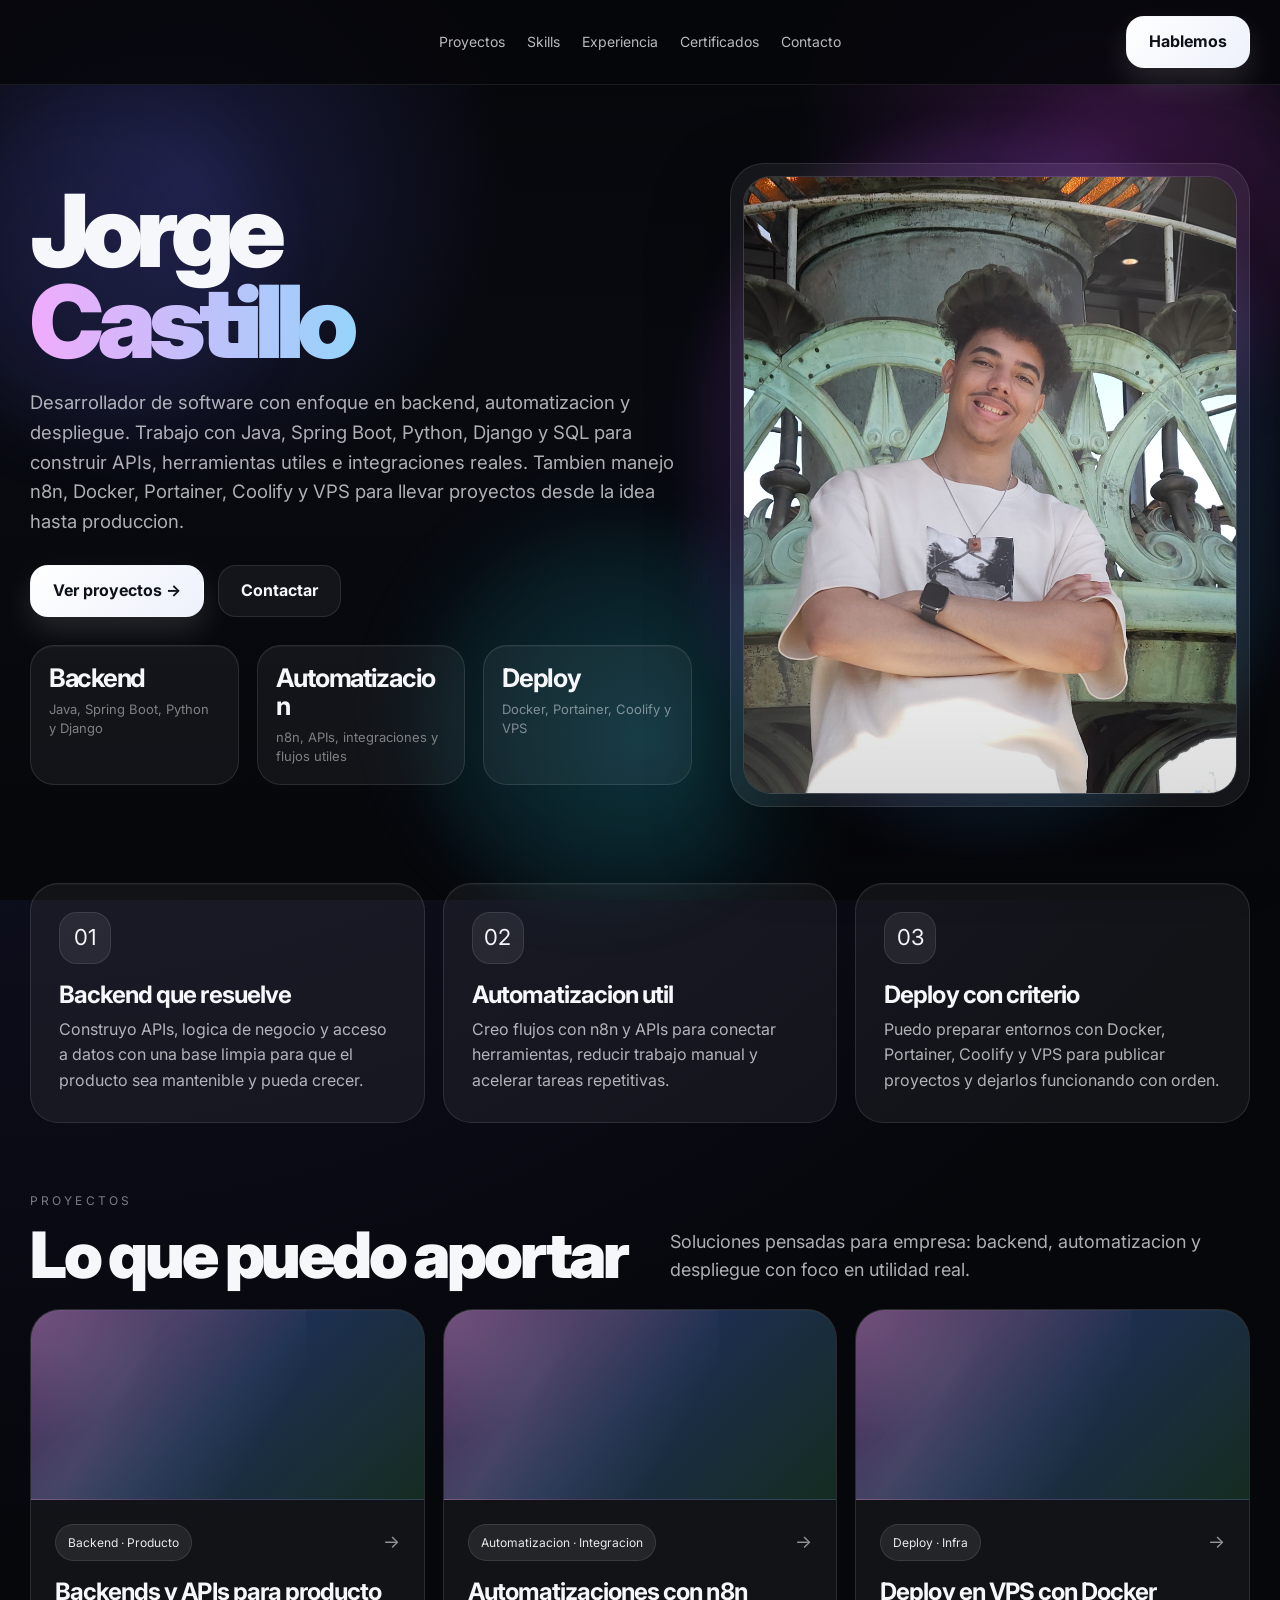
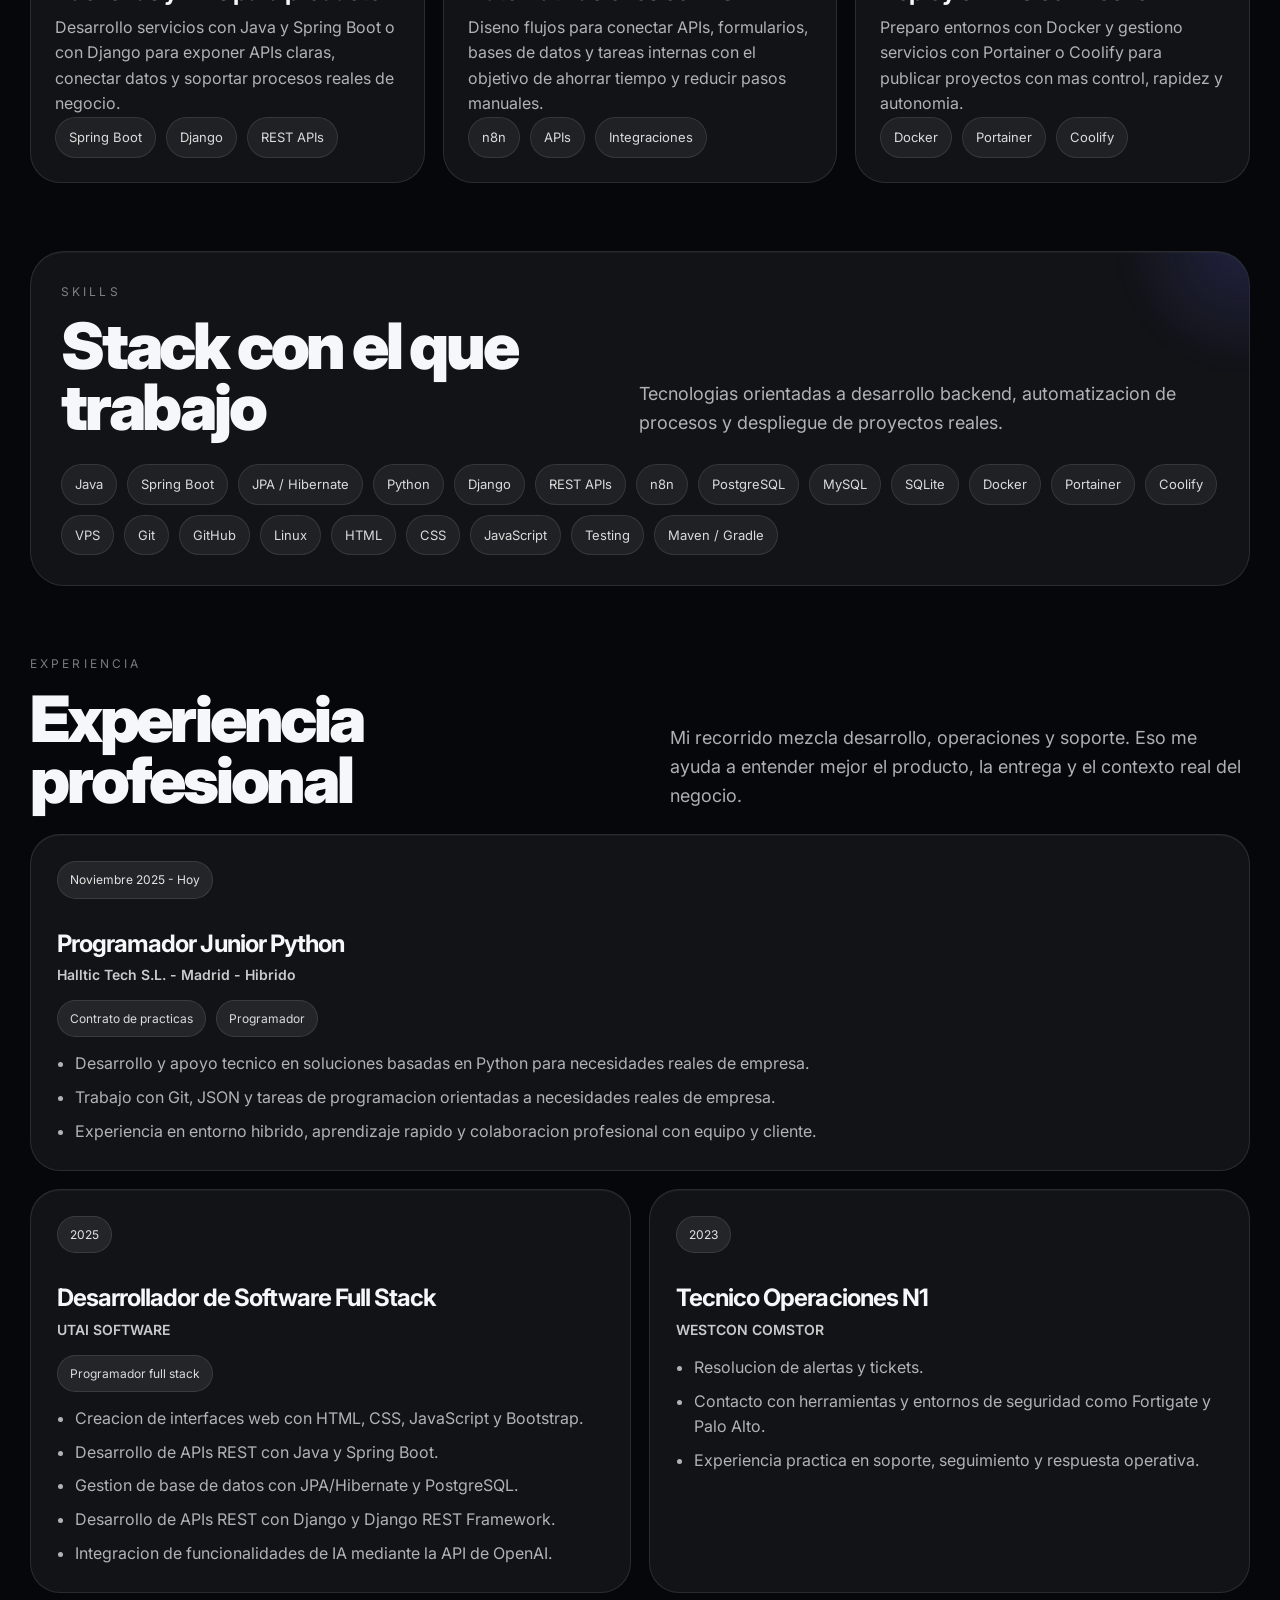
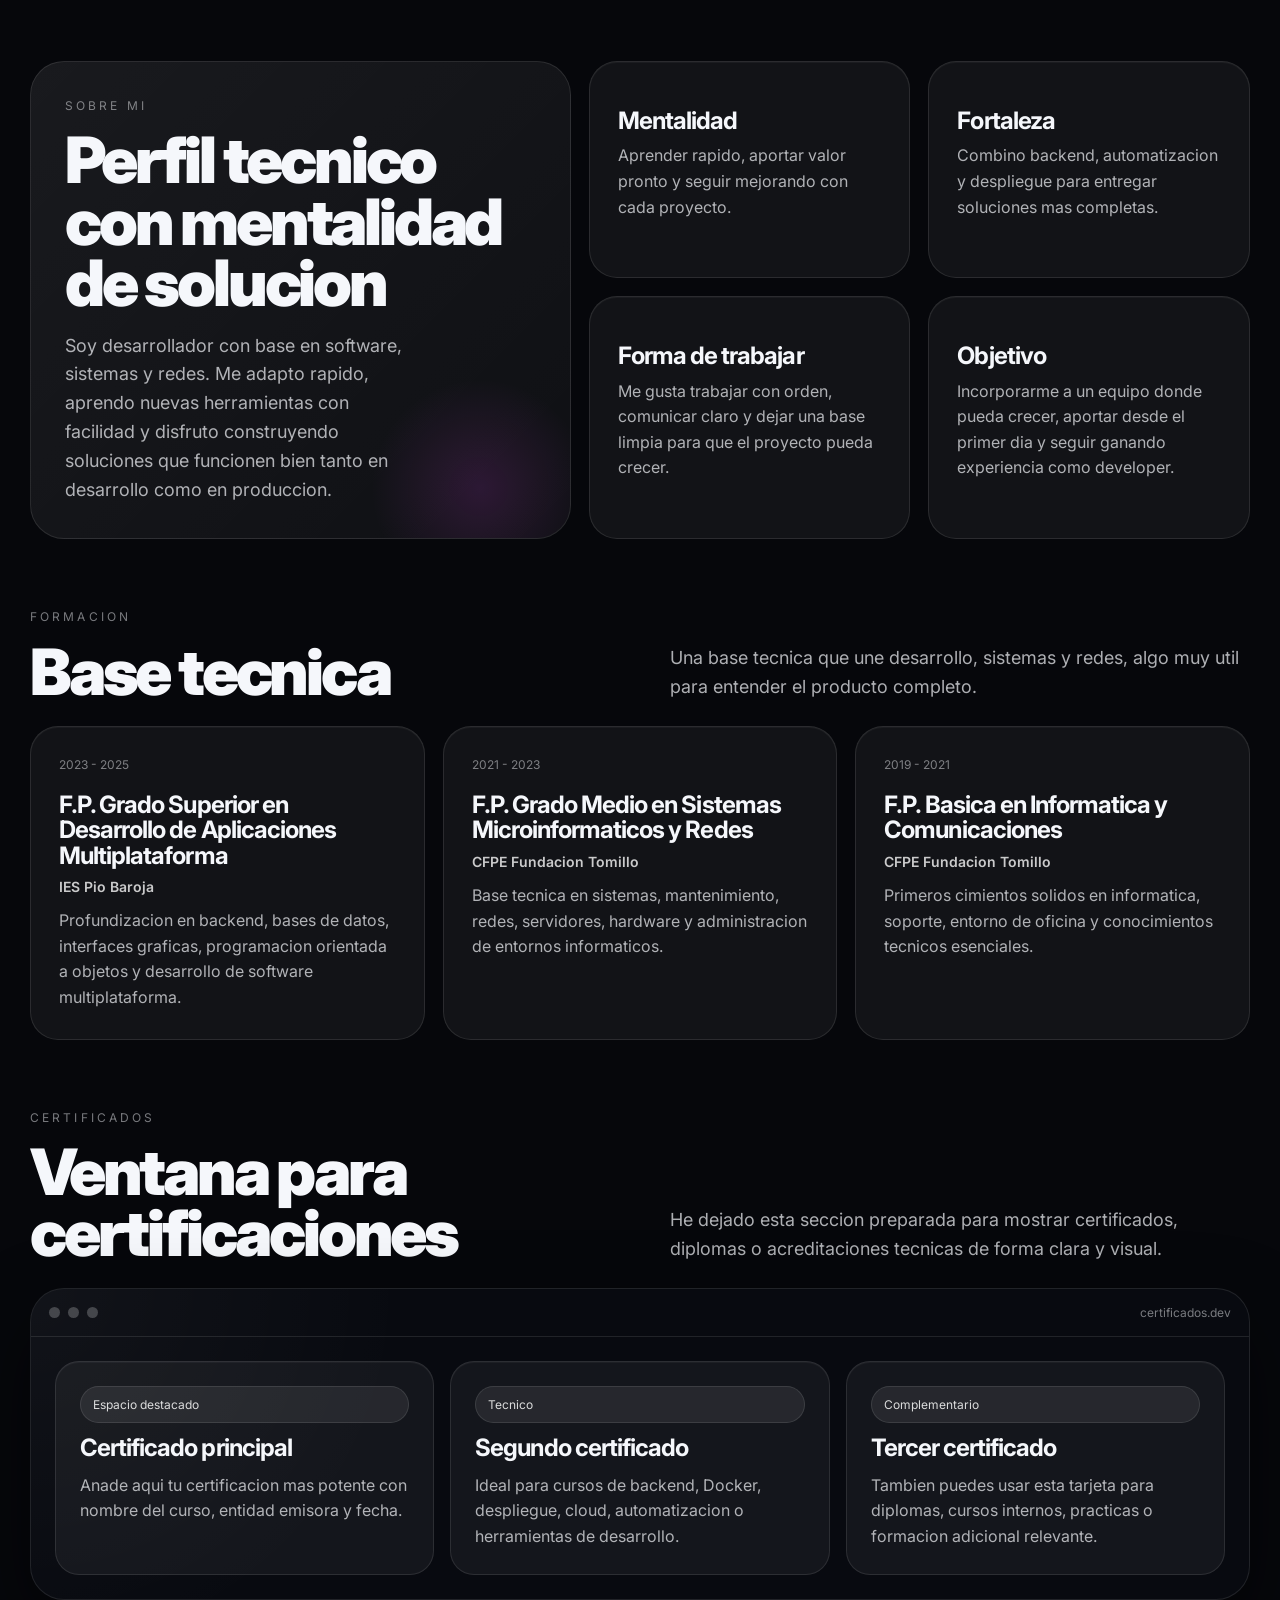
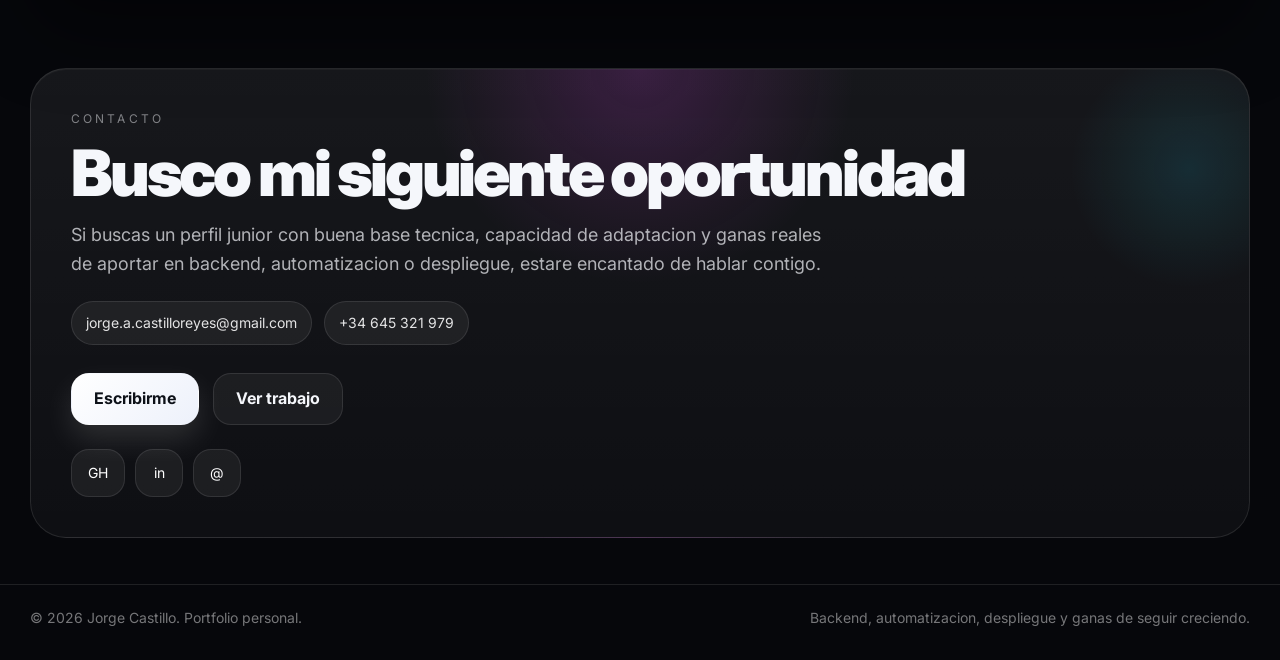
==== commit dab612f0: "Deploy" ====
--- a/index.html
+++ b/index.html
@@ -4,9 +4,9 @@
 <head>
     <meta charset="UTF-8" />
     <meta name="viewport" content="width=device-width, initial-scale=1.0" />
-    <title>Jorge Castillo | Portfolio</title>
+    <title>Castillo Dev | Backend y automatizacion</title>
     <meta name="description"
-        content="Portfolio personal de Jorge Castillo, desarrollador de software con enfoque en backend, automatización, APIs e interfaces web modernas." />
+        content="Castillo Dev es la web personal de Jorge Castillo, desarrollador con enfoque en backend, automatizacion, APIs y despliegue en VPS." />
     <link rel="preconnect" href="https://fonts.googleapis.com">
     <link rel="preconnect" href="https://fonts.gstatic.com" crossorigin>
     <link href="https://fonts.googleapis.com/css2?family=Inter:wght@400;500;600;700;800;900&display=swap"
@@ -91,7 +91,7 @@
                                 <div class="window-dots">
                                     <span></span><span></span><span></span>
                                 </div>
-                                <div class="window-url">jorgecastillo.dev</div>
+                                <div class="window-url">Castillo Dev</div>
                             </div>
 
                             <div class="window-body">
--- a/assets/css/style.css
+++ b/assets/css/style.css
@@ -936,11 +936,48 @@
     border: 1px solid var(--line);
     background: rgba(255, 255, 255, 0.05);
     box-shadow: inset 0 1px 0 rgba(255, 255, 255, 0.04);
+    display: grid;
+    gap: 16px;
+    align-content: start;
+    transition: transform 0.25s ease, border-color 0.25s ease, background 0.25s ease;
+}
+
+.certificate-card:hover {
+    transform: translateY(-6px);
+    border-color: rgba(255, 255, 255, 0.18);
+    background: rgba(255, 255, 255, 0.07);
+}
+
+.certificate-media {
+    order: 1;
+    aspect-ratio: 4 / 3;
+    padding: 12px;
+    border-radius: 20px;
+    border: 1px solid var(--line);
+    background:
+        radial-gradient(circle at top, rgba(255, 255, 255, 0.12), transparent 50%),
+        linear-gradient(180deg, rgba(255, 255, 255, 0.10), rgba(255, 255, 255, 0.04));
+    overflow: hidden;
+    display: grid;
+    place-items: center;
+}
+
+.certificate-media img {
+    width: 100%;
+    height: 100%;
+    object-fit: contain;
+    border-radius: 14px;
+    background: rgba(255, 255, 255, 0.98);
+}
+
+.certificate-copy {
+    order: 2;
+    display: grid;
+    gap: 12px;
 }
 
 .certificate-status {
     display: inline-flex;
-    margin-bottom: 14px;
     padding: 8px 12px;
     border-radius: 999px;
     border: 1px solid var(--line);
@@ -956,7 +993,6 @@
 }
 
 .certificate-card p {
-    margin-top: 12px;
     color: var(--muted);
 }
 
@@ -1270,4 +1306,4 @@
     .cursor-glow {
         display: none;
     }
-}+}
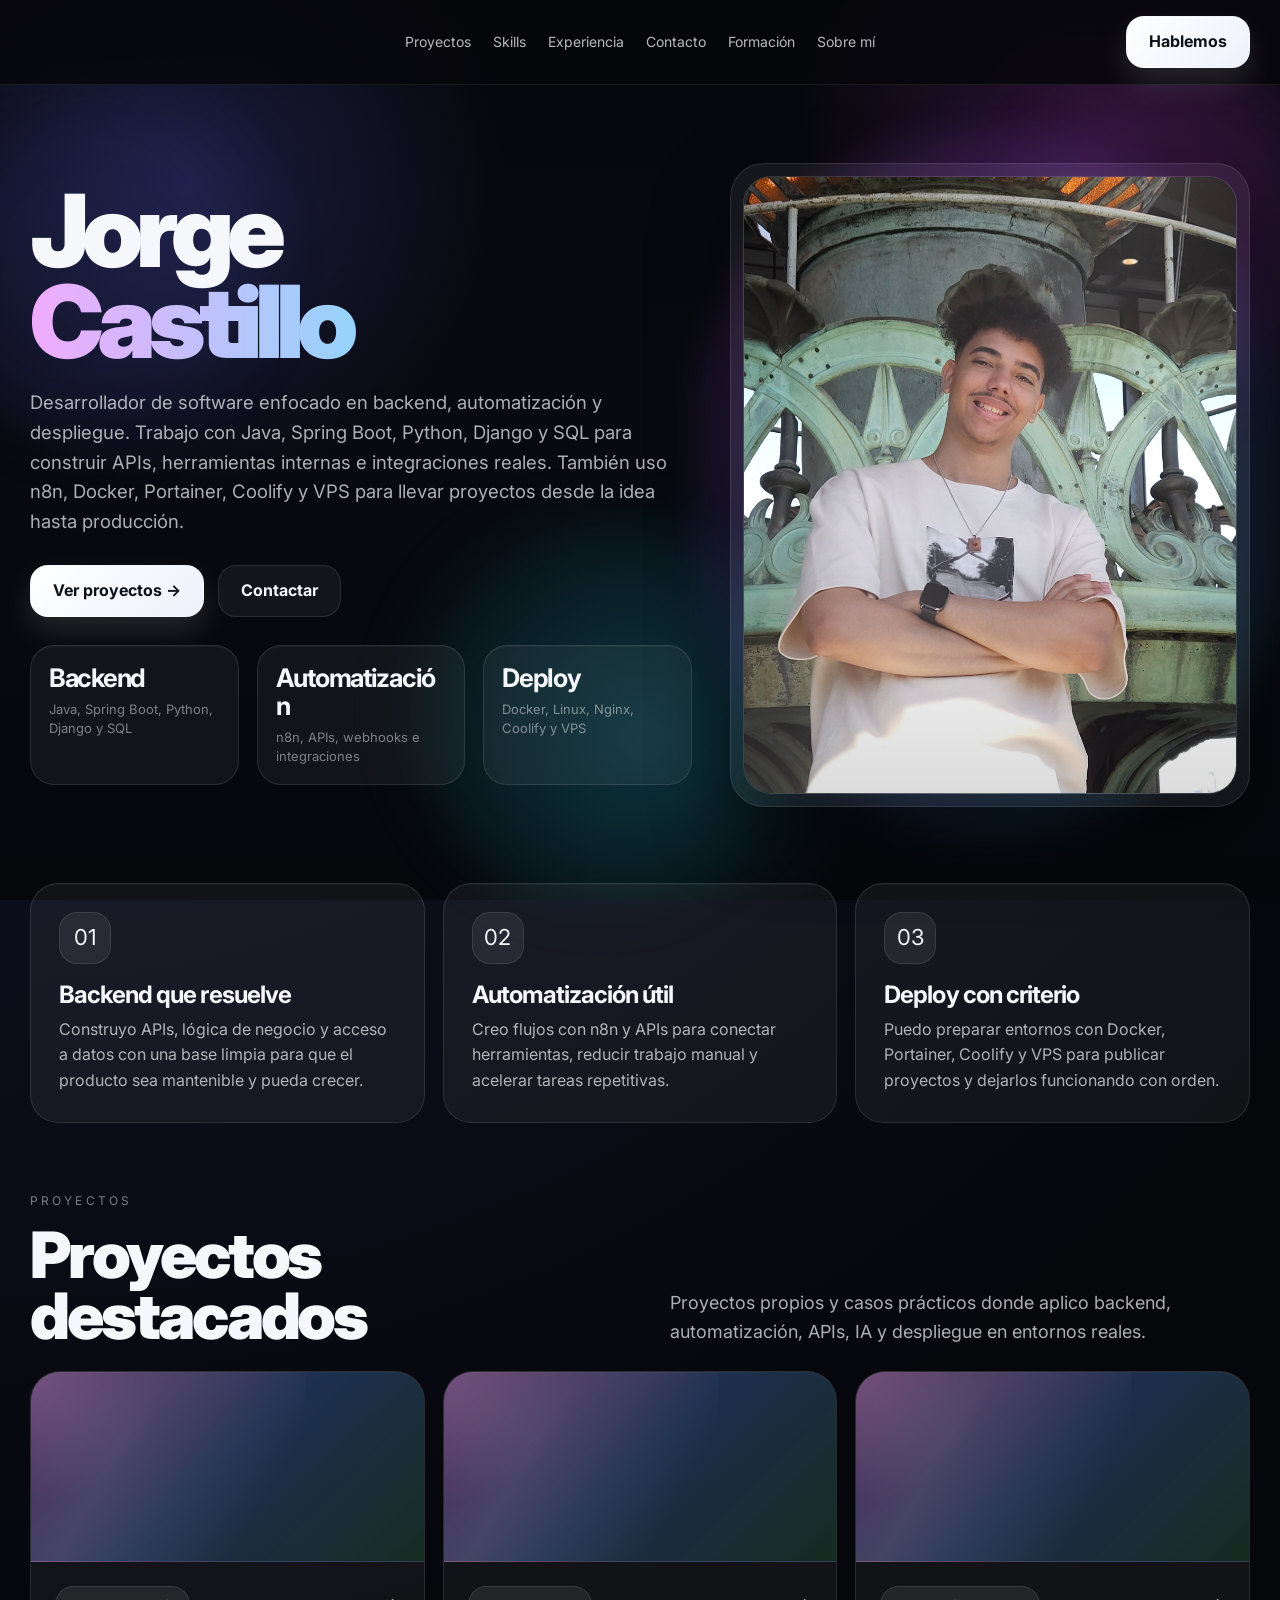
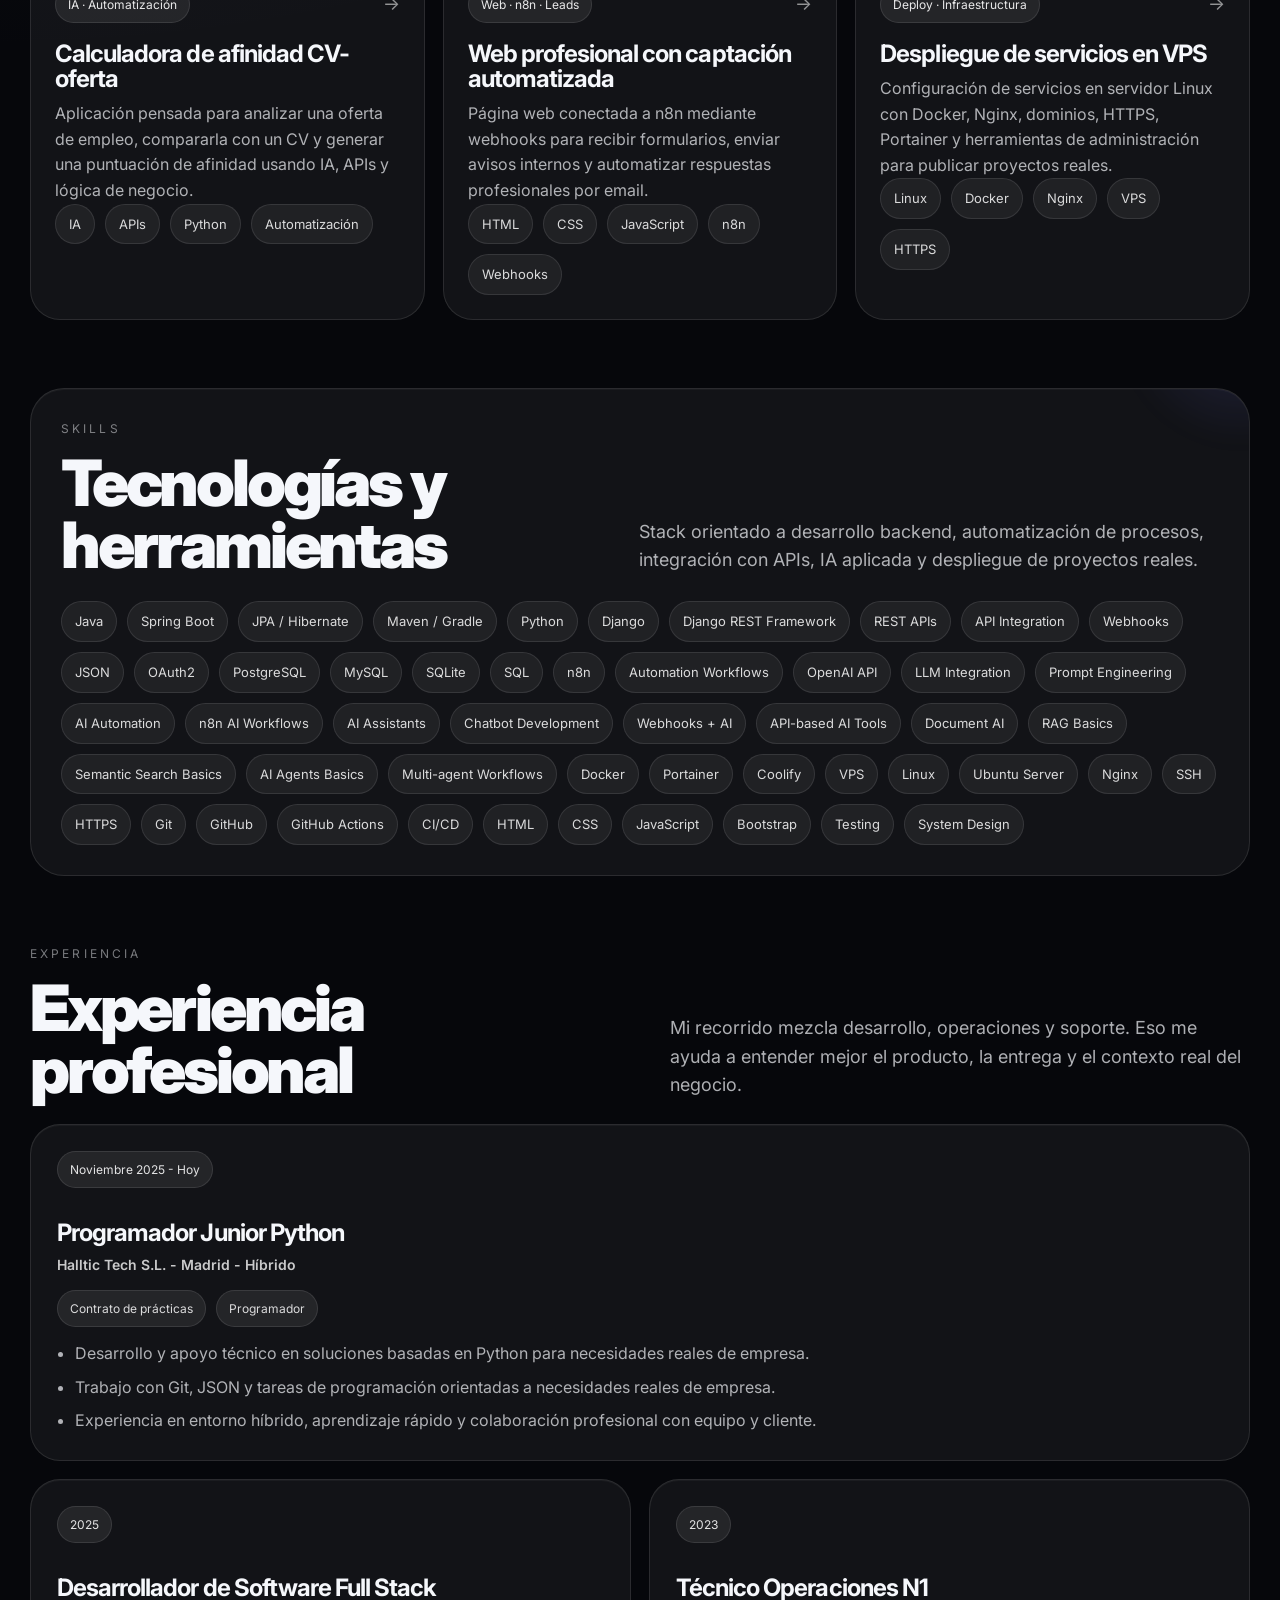
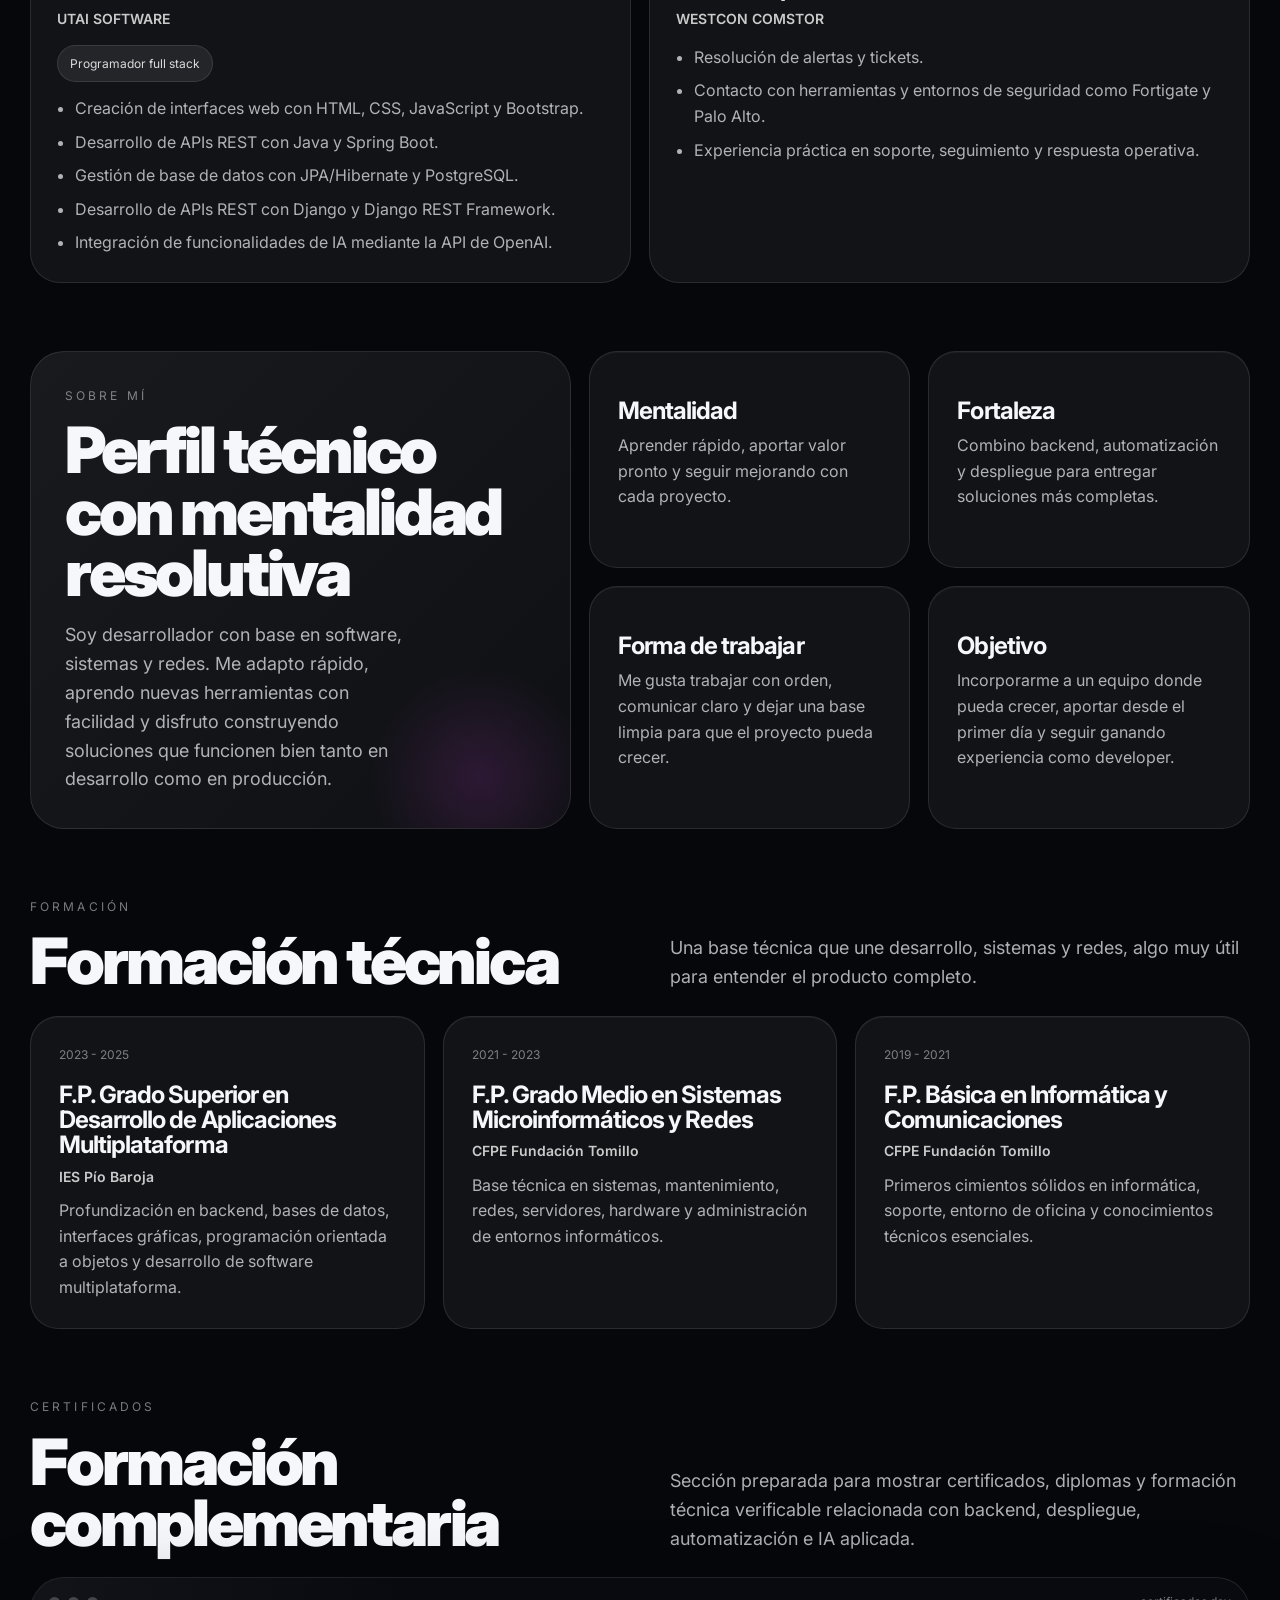
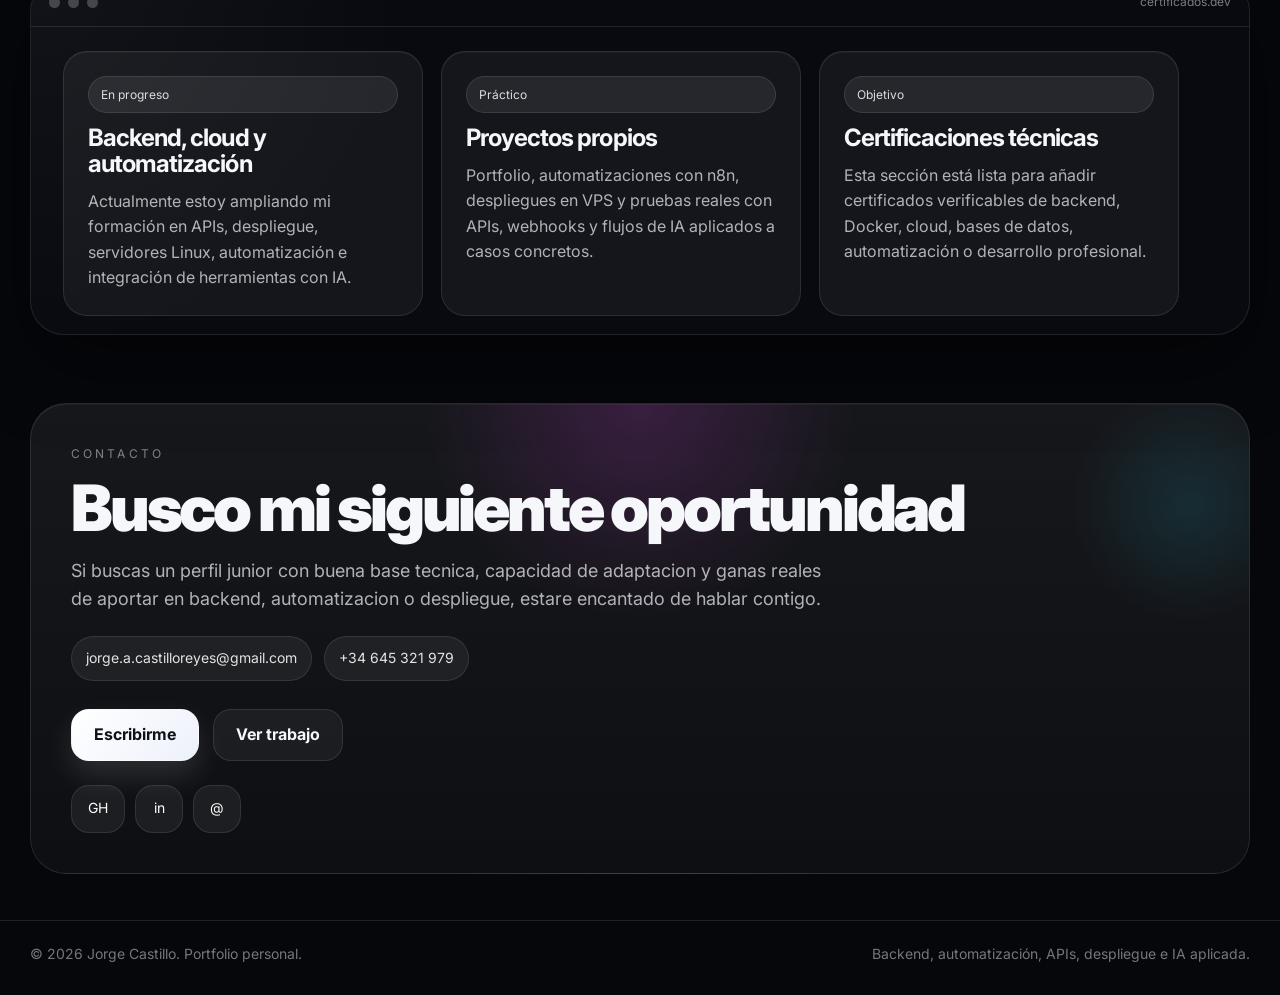
==== commit 8da60772: "cambio a detalle del perfil" ====
--- a/index.html
+++ b/index.html
@@ -4,13 +4,30 @@
 <head>
     <meta charset="UTF-8" />
     <meta name="viewport" content="width=device-width, initial-scale=1.0" />
-    <title>Castillo Dev | Backend y automatizacion</title>
+
+    <title>Jorge Castillo | Desarrollador Backend, Automatización y Deploy</title>
+
     <meta name="description"
-        content="Castillo Dev es la web personal de Jorge Castillo, desarrollador con enfoque en backend, automatizacion, APIs y despliegue en VPS." />
-    <link rel="preconnect" href="https://fonts.googleapis.com">
-    <link rel="preconnect" href="https://fonts.gstatic.com" crossorigin>
+        content="Portfolio de Jorge Castillo, desarrollador backend junior especializado en Java, Spring Boot, Python, Django, APIs, automatización con n8n y despliegue en VPS." />
+
+    <meta name="author" content="Jorge Castillo" />
+    <meta name="theme-color" content="#0b0f17" />
+    <meta name="robots" content="index, follow" />
+
+    <meta property="og:title" content="Jorge Castillo | Backend, Automatización y Deploy" />
+    <meta property="og:description"
+        content="Desarrollador backend junior con experiencia en APIs, automatización, Java, Spring Boot, Python, Django, Docker, n8n y VPS." />
+    <meta property="og:type" content="website" />
+    <meta property="og:image" content="assets/img/selfie.jpg" />
+
+    <link rel="canonical" href="https://TU-DOMINIO.com/" />
+
+    <link rel="preconnect" href="https://fonts.googleapis.com" />
+    <link rel="preconnect" href="https://fonts.gstatic.com" crossorigin />
+
     <link href="https://fonts.googleapis.com/css2?family=Inter:wght@400;500;600;700;800;900&display=swap"
-        rel="stylesheet">
+        rel="stylesheet" />
+
     <link rel="stylesheet" href="assets/css/style.css" />
 </head>
 
@@ -53,10 +70,10 @@
                     </h1>
 
                     <p class="hero-text reveal delay-2">
-                        Desarrollador de software con enfoque en backend, automatizacion y despliegue. Trabajo con
-                        Java, Spring Boot, Python, Django y SQL para construir APIs, herramientas utiles e
-                        integraciones reales. Tambien manejo n8n, Docker, Portainer, Coolify y VPS para llevar
-                        proyectos desde la idea hasta produccion.
+                        Desarrollador de software enfocado en backend, automatización y despliegue. Trabajo con
+                        Java,Spring Boot, Python, Django y SQL para construir APIs, herramientas internas e
+                        integraciones reales. También uso n8n, Docker, Portainer, Coolify y VPS para llevar proyectos
+                        desde la idea hasta producción.
                     </p>
 
                     <div class="btn-row btn-row-spaced reveal delay-3">
@@ -83,8 +100,9 @@
                 <div class="hero-card-wrap reveal delay-2">
                     <div class="hero-card hero-photo-card" id="tiltCard">
                         <div class="photo-shell">
-                            <img class="profile-photo" src="assets/img/selfie.jpg" alt="Foto de Jorge Castillo"
-                                fetchpriority="high" />
+                            <img class="profile-photo" src="assets/img/selfie.jpg"
+                                alt="Retrato profesional de Jorge Castillo" width="720" height="792" loading="eager"
+                                decoding="async" fetchpriority="high" />
                         </div>
                         <div class="window">
                             <div class="window-top">
@@ -178,7 +196,7 @@
                         <div class="project-body">
                             <div class="project-top">
                                 <span class="label">Backend · Producto</span>
-                                <span class="project-link">-></span>
+                                <span class="project-link" href="#">-></span>
                             </div>
                             <h3>Backends y APIs para producto</h3>
                             <p>Desarrollo servicios con Java y Spring Boot o con Django para exponer APIs claras,
@@ -196,7 +214,7 @@
                         <div class="project-body">
                             <div class="project-top">
                                 <span class="label">Automatizacion · Integracion</span>
-                                <span class="project-link">-></span>
+                                <span class="project-link" href="#">-></span>
                             </div>
                             <h3>Automatizaciones con n8n</h3>
                             <p>Diseño flujos para conectar APIs, formularios, bases de datos y tareas internas con el
@@ -214,7 +232,7 @@
                         <div class="project-body">
                             <div class="project-top">
                                 <span class="label">Deploy · Infra</span>
-                                <span class="project-link">-></span>
+                                <span class="project-link" href="#">-></span>
                             </div>
                             <h3>Deploy en VPS con Docker</h3>
                             <p>Preparo entornos con Docker y gestiono servicios con Portainer o Coolify para publicar
@@ -247,25 +265,47 @@
                         <span class="skill-pill">Java</span>
                         <span class="skill-pill">Spring Boot</span>
                         <span class="skill-pill">JPA / Hibernate</span>
+                        <span class="skill-pill">Maven / Gradle</span>
+
                         <span class="skill-pill">Python</span>
                         <span class="skill-pill">Django</span>
                         <span class="skill-pill">REST APIs</span>
-                        <span class="skill-pill">n8n</span>
+                        <span class="skill-pill">API Integration</span>
+                        <span class="skill-pill">Webhooks</span>
+                        <span class="skill-pill">JSON</span>
+                        <span class="skill-pill">OAuth2</span>
+
                         <span class="skill-pill">PostgreSQL</span>
                         <span class="skill-pill">MySQL</span>
                         <span class="skill-pill">SQLite</span>
+
+                        <span class="skill-pill">n8n</span>
+                        <span class="skill-pill">Automation Workflows</span>
+                        <span class="skill-pill">LLM Integration</span>
+                        <span class="skill-pill">Prompt Engineering</span>
+                        <span class="skill-pill">RAG</span>
+                        <span class="skill-pill">AI Tooling</span>
+                        <span class="skill-pill">Multi-agent AI</span>
+
                         <span class="skill-pill">Docker</span>
                         <span class="skill-pill">Portainer</span>
                         <span class="skill-pill">Coolify</span>
                         <span class="skill-pill">VPS</span>
+                        <span class="skill-pill">Linux</span>
+                        <span class="skill-pill">Ubuntu Server</span>
+                        <span class="skill-pill">Nginx</span>
+                        <span class="skill-pill">SSH</span>
+
                         <span class="skill-pill">Git</span>
                         <span class="skill-pill">GitHub</span>
-                        <span class="skill-pill">Linux</span>
+                        <span class="skill-pill">GitHub Actions</span>
+                        <span class="skill-pill">CI/CD</span>
+
                         <span class="skill-pill">HTML</span>
                         <span class="skill-pill">CSS</span>
                         <span class="skill-pill">JavaScript</span>
                         <span class="skill-pill">Testing</span>
-                        <span class="skill-pill">Maven / Gradle</span>
+                        <span class="skill-pill">System Design</span>
                     </div>
                 </div>
             </div>
@@ -422,7 +462,7 @@
                         <div class="window-dots">
                             <span></span><span></span><span></span>
                         </div>
-                        <div class="window-url">certificados.dev</div>
+                        <div class="window-url"></div>
                     </div>
 
                     <div class="window-body certificate-grid">
@@ -473,9 +513,11 @@
                     </div>
 
                     <div class="socials">
-                        <a class="social" href="#" aria-label="GitHub">GH</a>
-                        <a class="social" href="#" aria-label="LinkedIn">in</a>
-                        <a class="social" href="#" aria-label="Correo">@</a>
+                        <a class="social" href="https://github.com/JorgeCastilloReyesGIT" target="_blank"
+                            aria-label="GitHub">GH</a>
+                        <a class="social" href="https://www.linkedin.com/in/jorge-a-castillo/" target="_blank"
+                            aria-label="LinkedIn">in</a>
+                        <a class="social" href="mailto:jorge.a.castilloreyes@gmail.com" aria-label="Correo">@</a>
                     </div>
                 </div>
             </div>
@@ -493,4 +535,4 @@
     <script src="assets/js/main.js" defer></script>
 </body>
 
-</html>
+</html>
--- a/assets/css/style.css
+++ b/assets/css/style.css
@@ -39,6 +39,10 @@
     position: relative;
 }
 
+body.modal-open {
+    overflow: hidden;
+}
+
 .bg-layer,
 .bg-grid,
 .bg-noise,
@@ -926,10 +930,34 @@
 }
 
 .certificate-grid {
-    grid-template-columns: repeat(3, minmax(0, 1fr));
+    display: flex;
+    gap: 18px;
+    overflow-x: auto;
+    overflow-y: hidden;
+    padding: 24px 32px 18px;
+    scroll-snap-type: none;
+    scrollbar-gutter: stable;
+    overscroll-behavior-x: contain;
+    scrollbar-width: thin;
+    scrollbar-color: rgba(255, 255, 255, 0.32) rgba(255, 255, 255, 0.06);
+}
+
+.certificate-grid::-webkit-scrollbar {
+    height: 12px;
+}
+
+.certificate-grid::-webkit-scrollbar-track {
+    border-radius: 999px;
+    background: rgba(255, 255, 255, 0.06);
+}
+
+.certificate-grid::-webkit-scrollbar-thumb {
+    border-radius: 999px;
+    background: rgba(255, 255, 255, 0.28);
 }
 
 .certificate-card {
+    flex: 0 0 clamp(280px, 32vw, 360px);
     min-width: 0;
     padding: 24px;
     border-radius: 24px;
@@ -939,6 +967,7 @@
     display: grid;
     gap: 16px;
     align-content: start;
+    scroll-snap-align: start;
     transition: transform 0.25s ease, border-color 0.25s ease, background 0.25s ease;
 }
 
@@ -948,10 +977,19 @@
     background: rgba(255, 255, 255, 0.07);
 }
 
+.certificate-card-clickable {
+    cursor: pointer;
+}
+
+.certificate-card-clickable:focus-visible {
+    outline: 2px solid rgba(255, 255, 255, 0.88);
+    outline-offset: 4px;
+}
+
 .certificate-media {
     order: 1;
     aspect-ratio: 4 / 3;
-    padding: 12px;
+    padding: 16px 18px 16px 22px;
     border-radius: 20px;
     border: 1px solid var(--line);
     background:
@@ -963,9 +1001,12 @@
 }
 
 .certificate-media img {
-    width: 100%;
-    height: 100%;
+    max-width: 100%;
+    max-height: 100%;
+    width: auto;
+    height: auto;
     object-fit: contain;
+    object-position: center center;
     border-radius: 14px;
     background: rgba(255, 255, 255, 0.98);
 }
@@ -994,6 +1035,119 @@
 
 .certificate-card p {
     color: var(--muted);
+}
+
+.certificate-hint {
+    font-size: 12px;
+    color: var(--muted-2);
+    letter-spacing: 0.08em;
+    text-transform: uppercase;
+}
+
+.certificate-modal {
+    position: fixed;
+    inset: 0;
+    display: grid;
+    place-items: center;
+    padding: 24px;
+    z-index: 100;
+    opacity: 0;
+    pointer-events: none;
+    transition: opacity 0.22s ease;
+}
+
+.certificate-modal.is-open {
+    opacity: 1;
+    pointer-events: auto;
+}
+
+.certificate-modal-backdrop {
+    position: absolute;
+    inset: 0;
+    background: rgba(4, 7, 14, 0.82);
+    backdrop-filter: blur(10px);
+}
+
+.certificate-modal-dialog {
+    position: relative;
+    z-index: 1;
+    width: min(1080px, 100%);
+    max-height: min(88vh, 980px);
+    display: grid;
+    grid-template-columns: minmax(0, 320px) minmax(0, 1fr);
+    gap: 20px;
+    padding: 24px;
+    border-radius: 28px;
+    border: 1px solid rgba(255, 255, 255, 0.14);
+    background: rgba(9, 12, 20, 0.96);
+    box-shadow: 0 30px 90px rgba(0, 0, 0, 0.45);
+}
+
+.certificate-modal-close {
+    position: absolute;
+    top: 16px;
+    right: 16px;
+    width: 44px;
+    height: 44px;
+    border: 1px solid var(--line);
+    border-radius: 14px;
+    background: rgba(255, 255, 255, 0.06);
+    color: #fff;
+    font-size: 26px;
+    line-height: 1;
+    cursor: pointer;
+}
+
+.certificate-modal-meta {
+    display: grid;
+    align-content: start;
+    gap: 14px;
+    padding: 12px 8px 12px 0;
+}
+
+.certificate-modal-status {
+    justify-self: start;
+    display: inline-flex;
+    padding: 8px 12px;
+    border-radius: 999px;
+    border: 1px solid var(--line);
+    background: rgba(255, 255, 255, 0.08);
+    color: rgba(255, 255, 255, 0.84);
+    font-size: 12px;
+}
+
+.certificate-modal-title {
+    font-size: clamp(2rem, 4vw, 3.2rem);
+    line-height: 0.96;
+    letter-spacing: -0.05em;
+}
+
+.certificate-modal-text {
+    color: var(--muted);
+    font-size: 16px;
+}
+
+.certificate-modal-media {
+    min-width: 0;
+    min-height: 0;
+    display: grid;
+    place-items: center;
+    padding: 18px;
+    border-radius: 22px;
+    border: 1px solid var(--line);
+    background:
+        radial-gradient(circle at top, rgba(255, 255, 255, 0.16), transparent 42%),
+        linear-gradient(180deg, rgba(255, 255, 255, 0.08), rgba(255, 255, 255, 0.03));
+    overflow: auto;
+}
+
+.certificate-modal-media img {
+    max-width: 100%;
+    max-height: 72vh;
+    display: block;
+    border-radius: 16px;
+    background: rgba(255, 255, 255, 0.98);
+    object-fit: contain;
 }
 
 .education-meta {
@@ -1282,7 +1436,6 @@
     .skills-box,
     .about-main,
     .feature-card,
-    .certificate-card,
     .project-body,
     .timeline-item,
     .education-card {
@@ -1306,4 +1459,35 @@
     .cursor-glow {
         display: none;
     }
-}
+
+    .certificate-modal {
+        padding: 16px;
+    }
+
+    .certificate-grid {
+        padding: 20px 24px 16px;
+    }
+
+    .certificate-card {
+        flex-basis: min(82vw, 310px);
+    }
+
+    .certificate-media {
+        padding: 14px 16px 14px 18px;
+    }
+
+    .certificate-modal-dialog {
+        grid-template-columns: 1fr;
+        max-height: 90vh;
+        padding: 18px;
+        gap: 16px;
+    }
+
+    .certificate-modal-meta {
+        padding-right: 42px;
+    }
+
+    .certificate-modal-media img {
+        max-height: 58vh;
+    }
+}
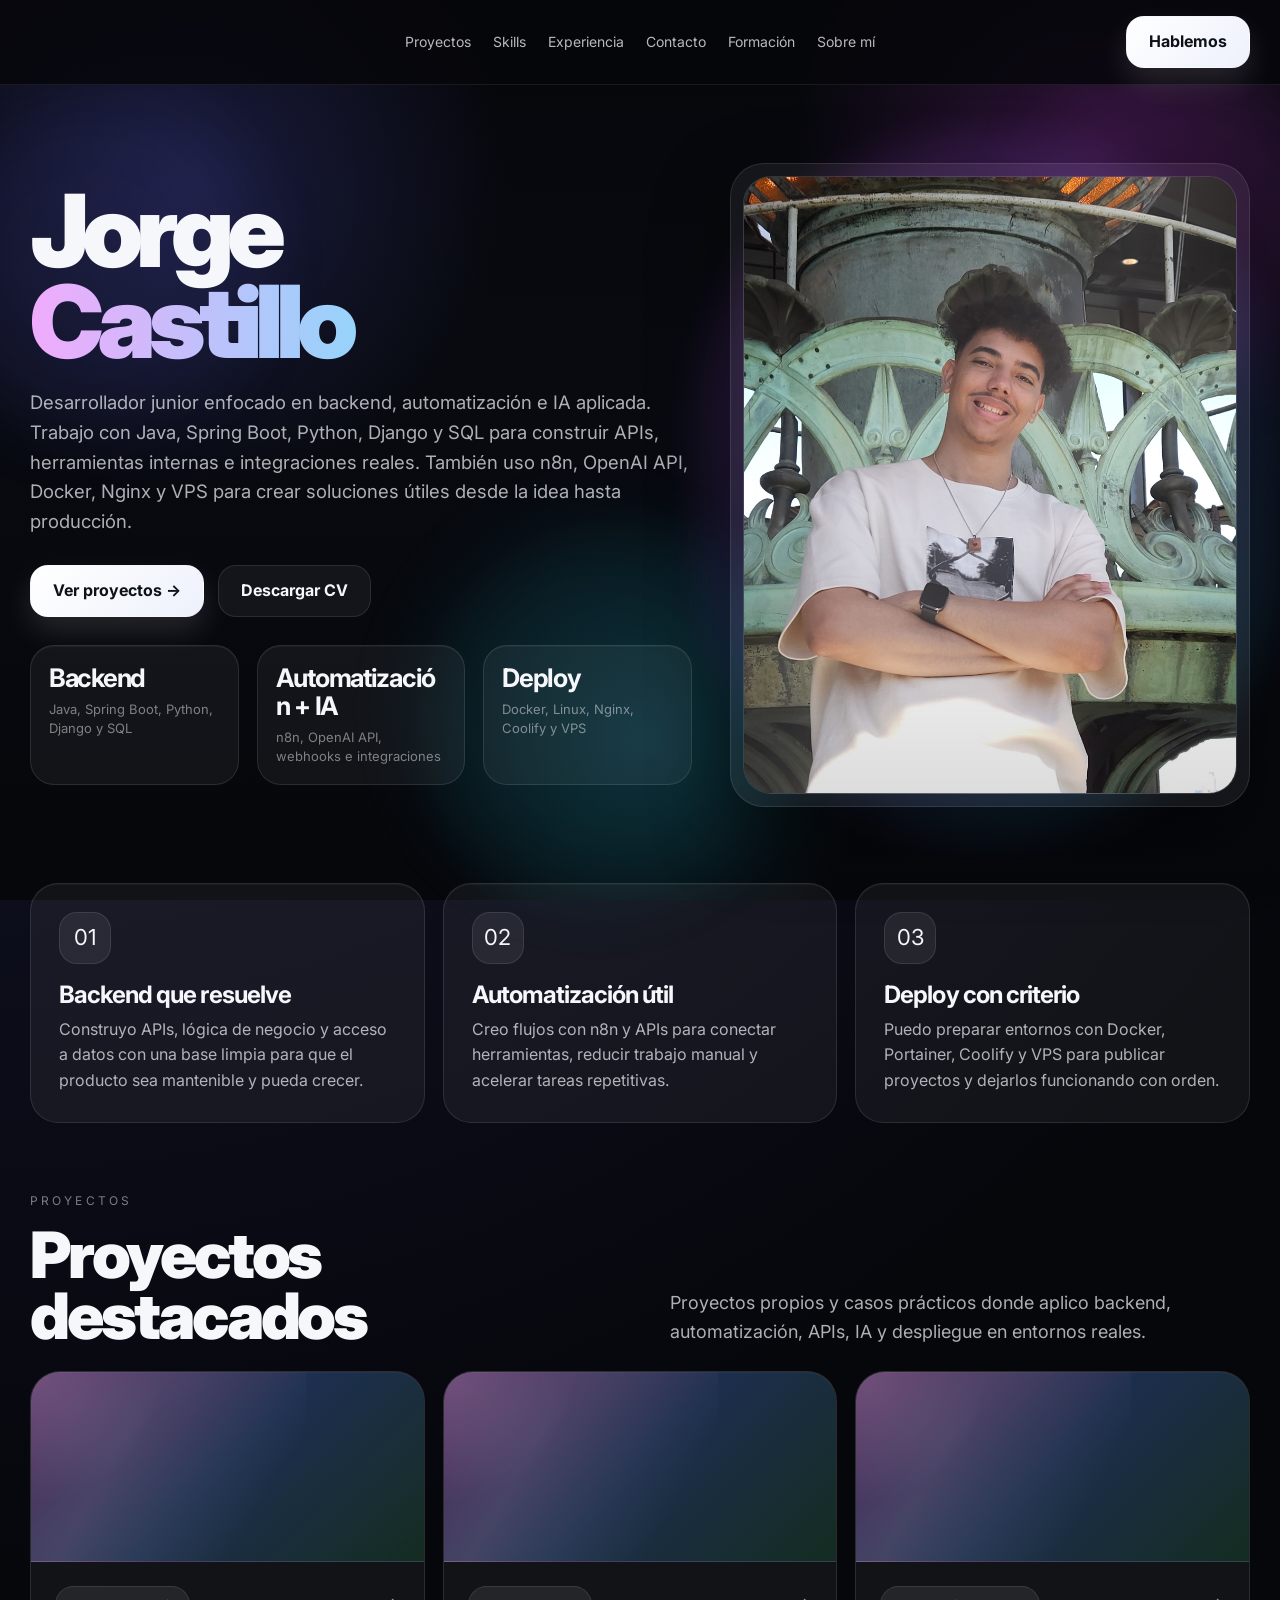
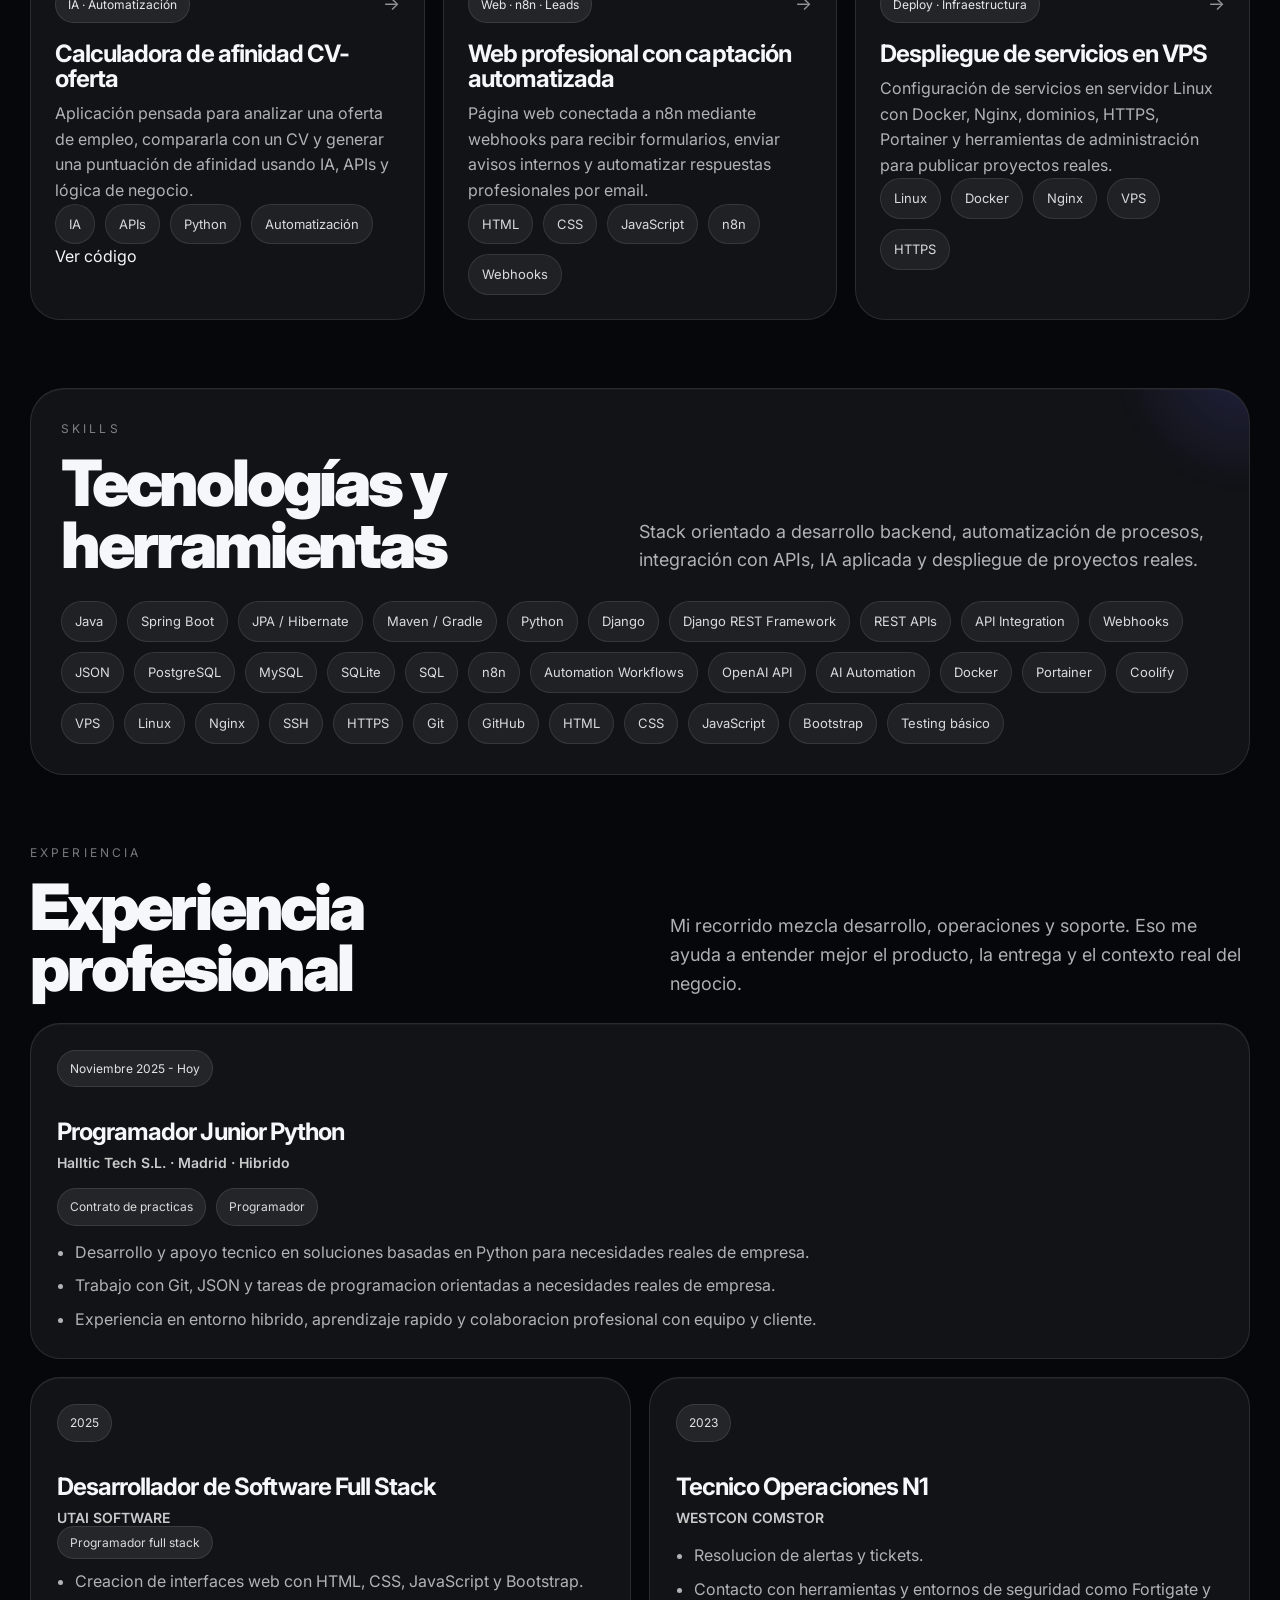
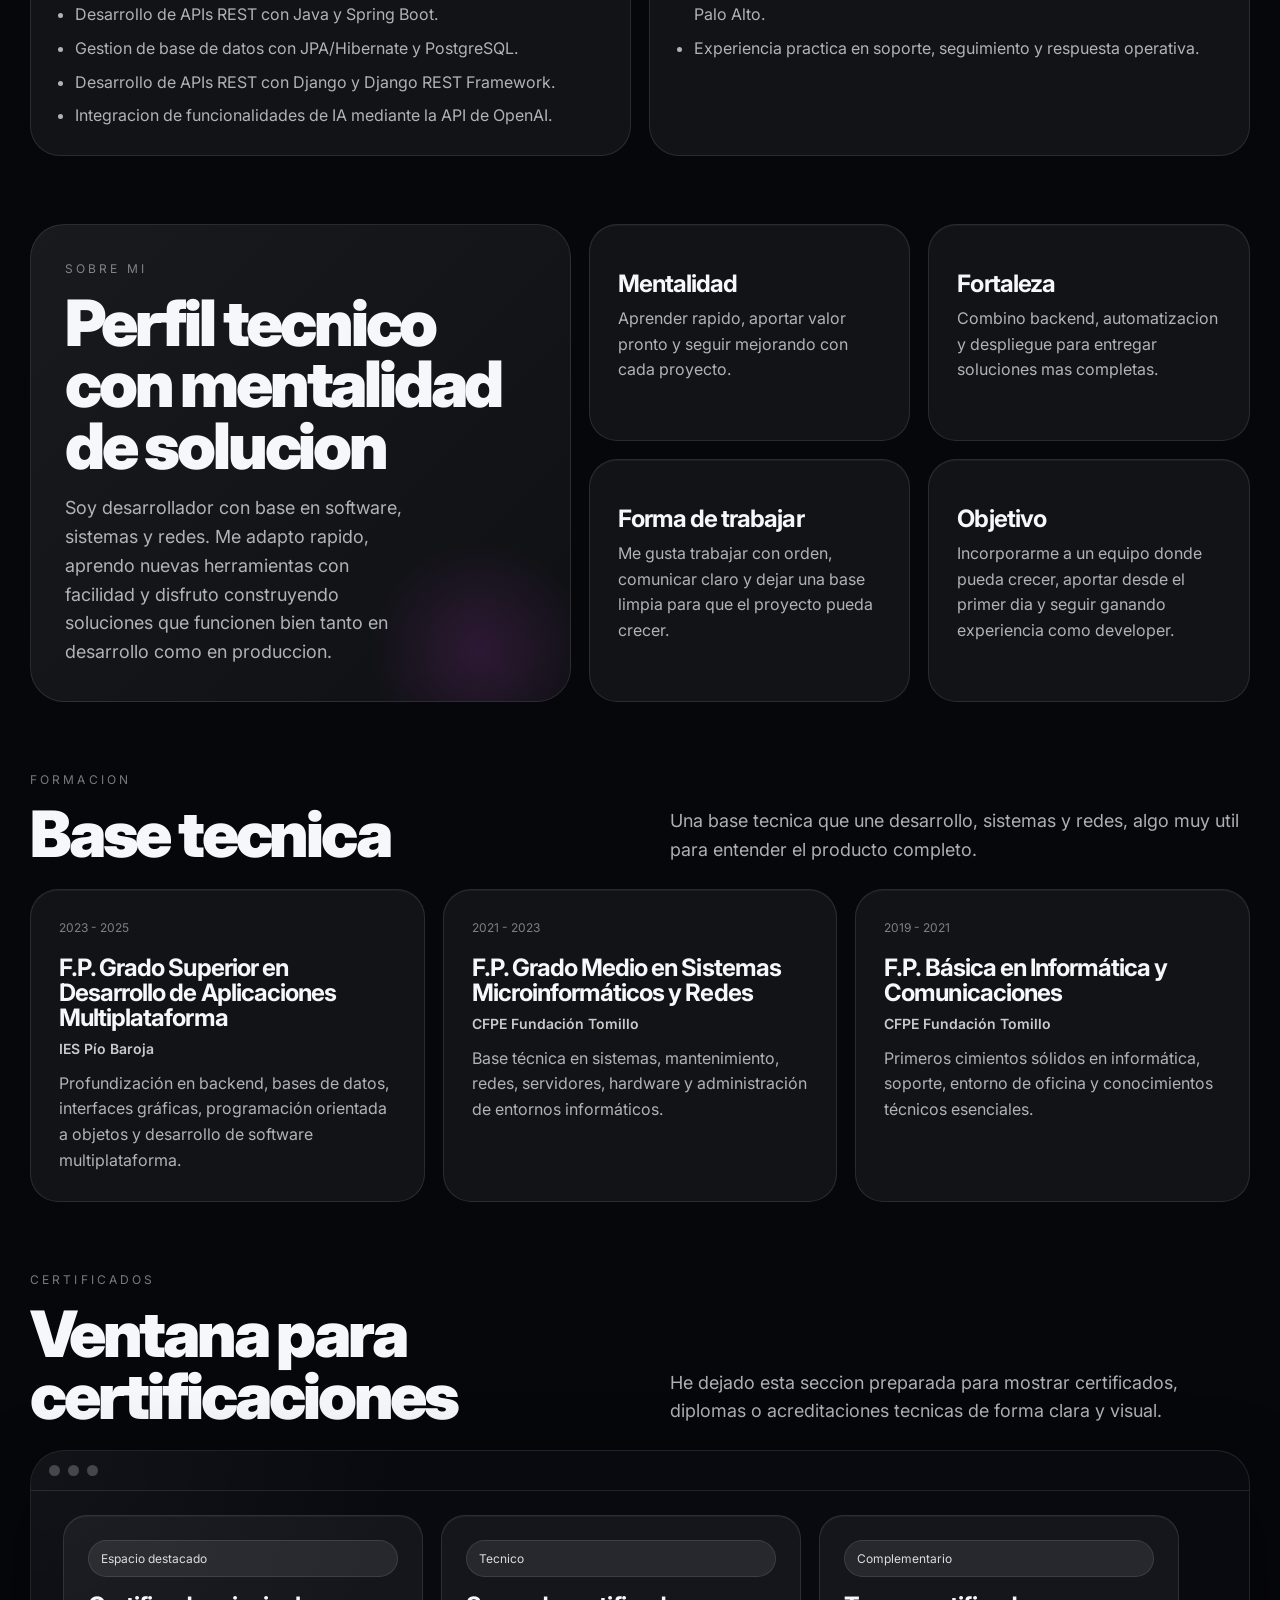
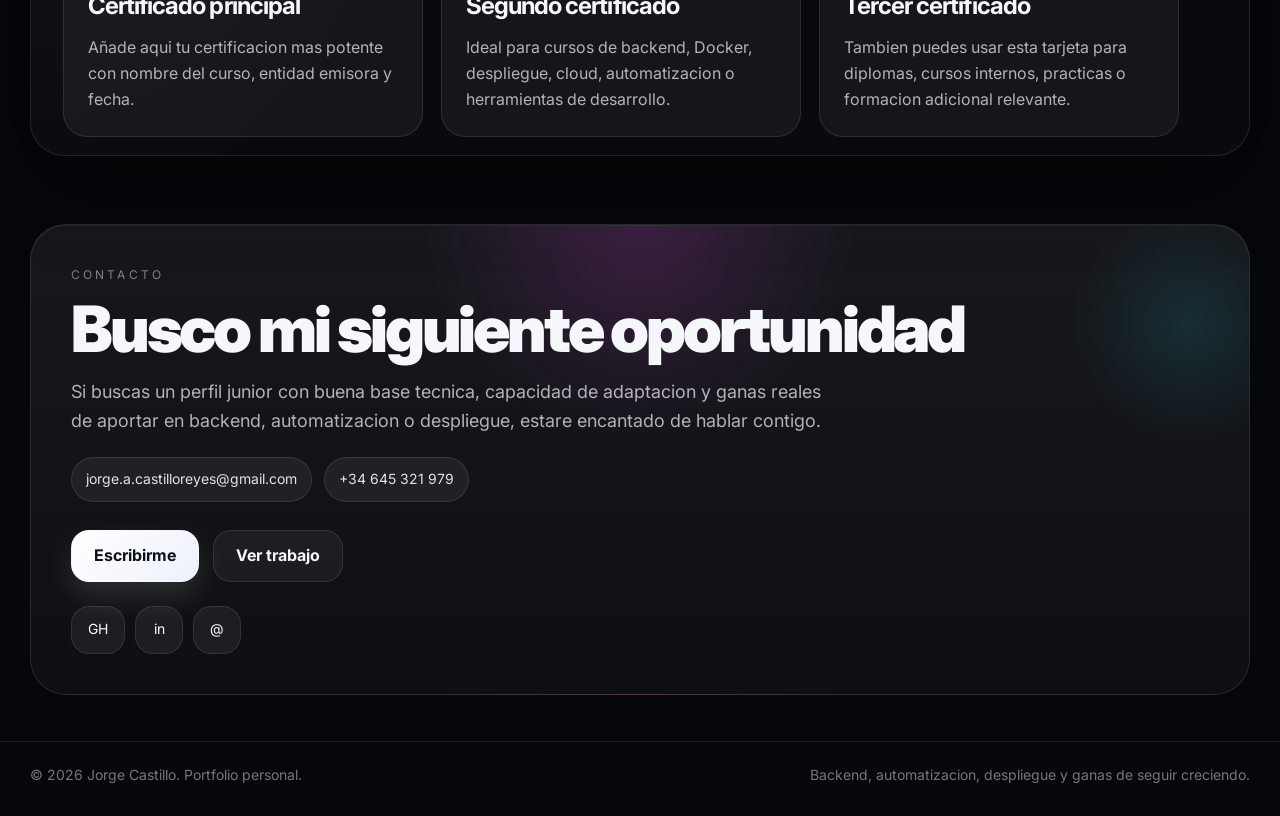
==== commit f1567f6b: "cambio a detalle del perfil relacionados a ia" ====
--- a/index.html
+++ b/index.html
@@ -71,7 +71,7 @@
 
                     <p class="hero-text reveal delay-2">
                         Desarrollador de software enfocado en backend, automatización y despliegue. Trabajo con
-                        Java,Spring Boot, Python, Django y SQL para construir APIs, herramientas internas e
+                        Java, Spring Boot, Python, Django y SQL para construir APIs, herramientas internas e
                         integraciones reales. También uso n8n, Docker, Portainer, Coolify y VPS para llevar proyectos
                         desde la idea hasta producción.
                     </p>
--- a/assets/css/style.css
+++ b/assets/css/style.css
@@ -1490,4 +1490,32 @@
     .certificate-modal-media img {
         max-height: 58vh;
     }
-}
+
+    .project-actions {
+        display: flex;
+        flex-wrap: wrap;
+        gap: 10px;
+        margin-top: 18px;
+    }
+
+    .project-action {
+        display: inline-flex;
+        align-items: center;
+        justify-content: center;
+        min-height: 38px;
+        padding: 0 14px;
+        border-radius: 999px;
+        border: 1px solid var(--line);
+        background: rgba(255, 255, 255, 0.07);
+        color: rgba(255, 255, 255, 0.88);
+        font-size: 13px;
+        font-weight: 700;
+        transition: transform 0.25s ease, background 0.25s ease, border-color 0.25s ease;
+    }
+
+    .project-action:hover {
+        transform: translateY(-2px);
+        background: rgba(255, 255, 255, 0.11);
+        border-color: rgba(255, 255, 255, 0.20);
+    }
+}
